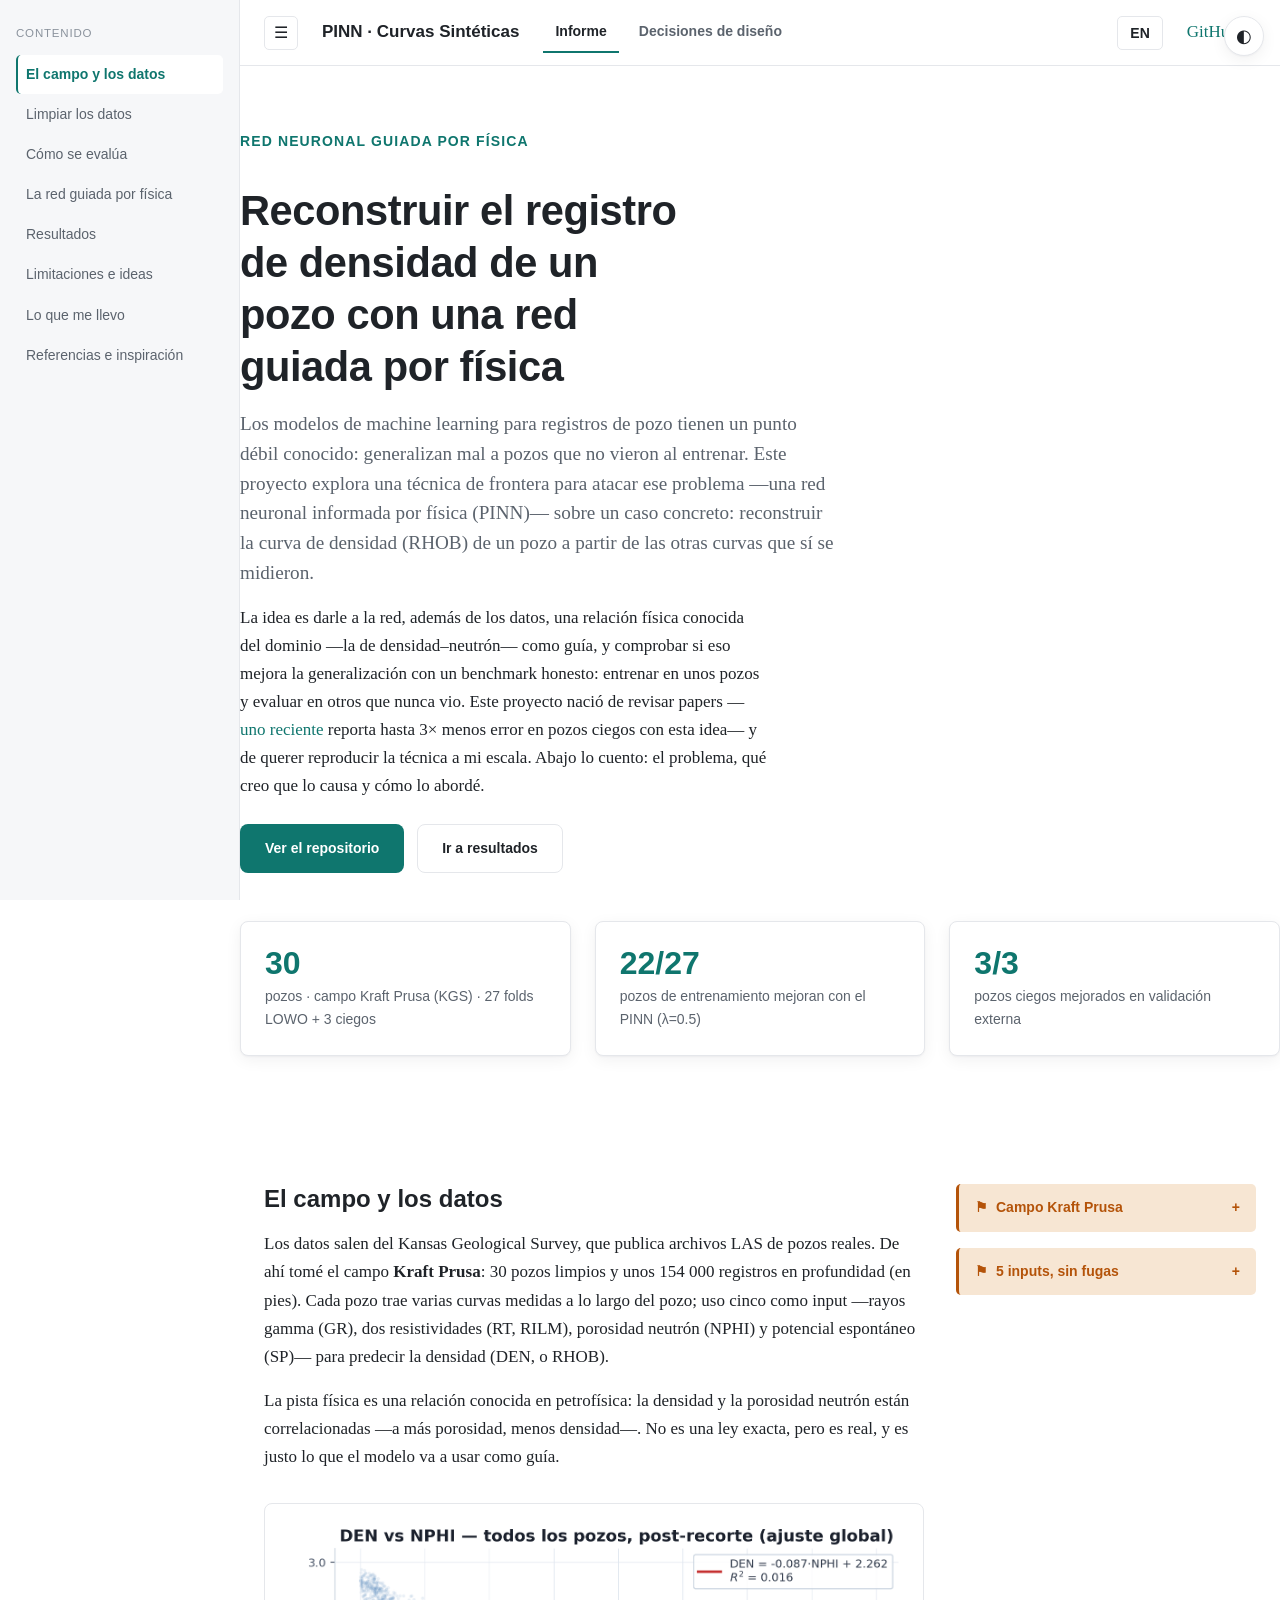
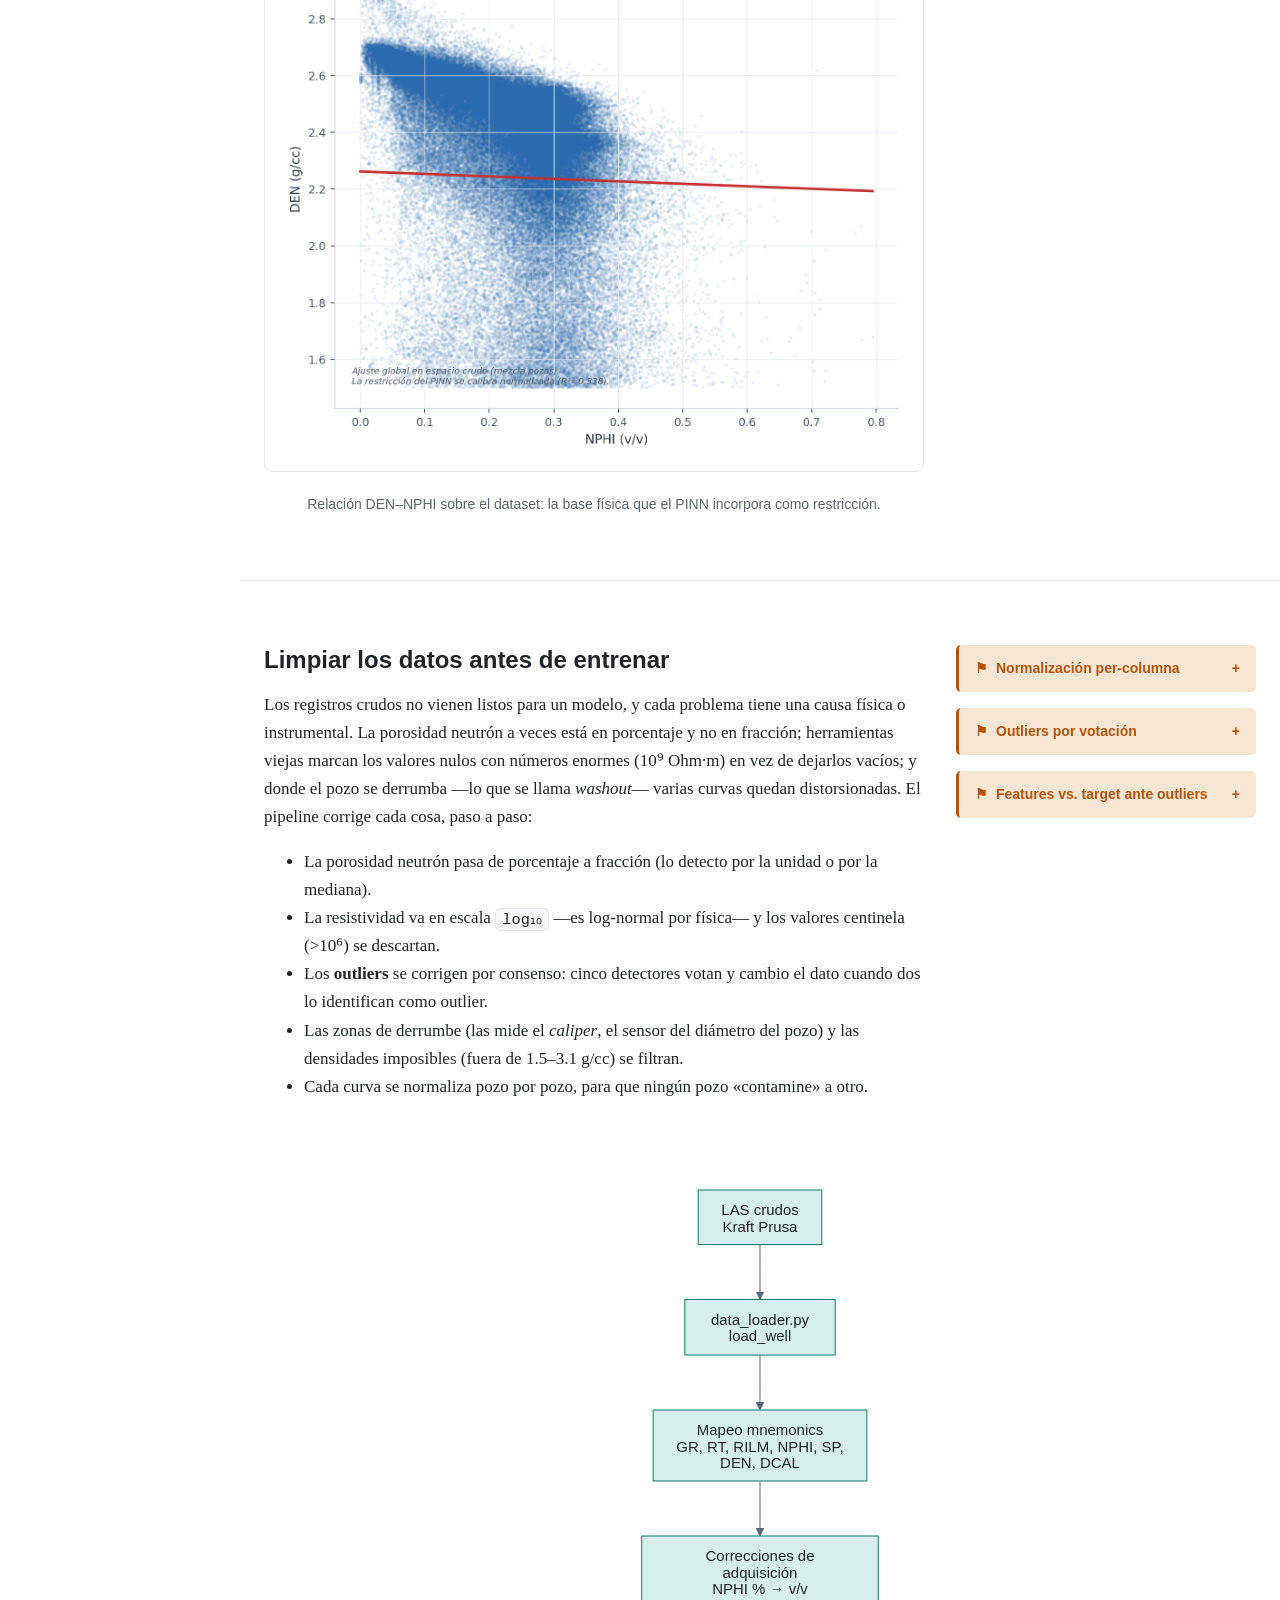
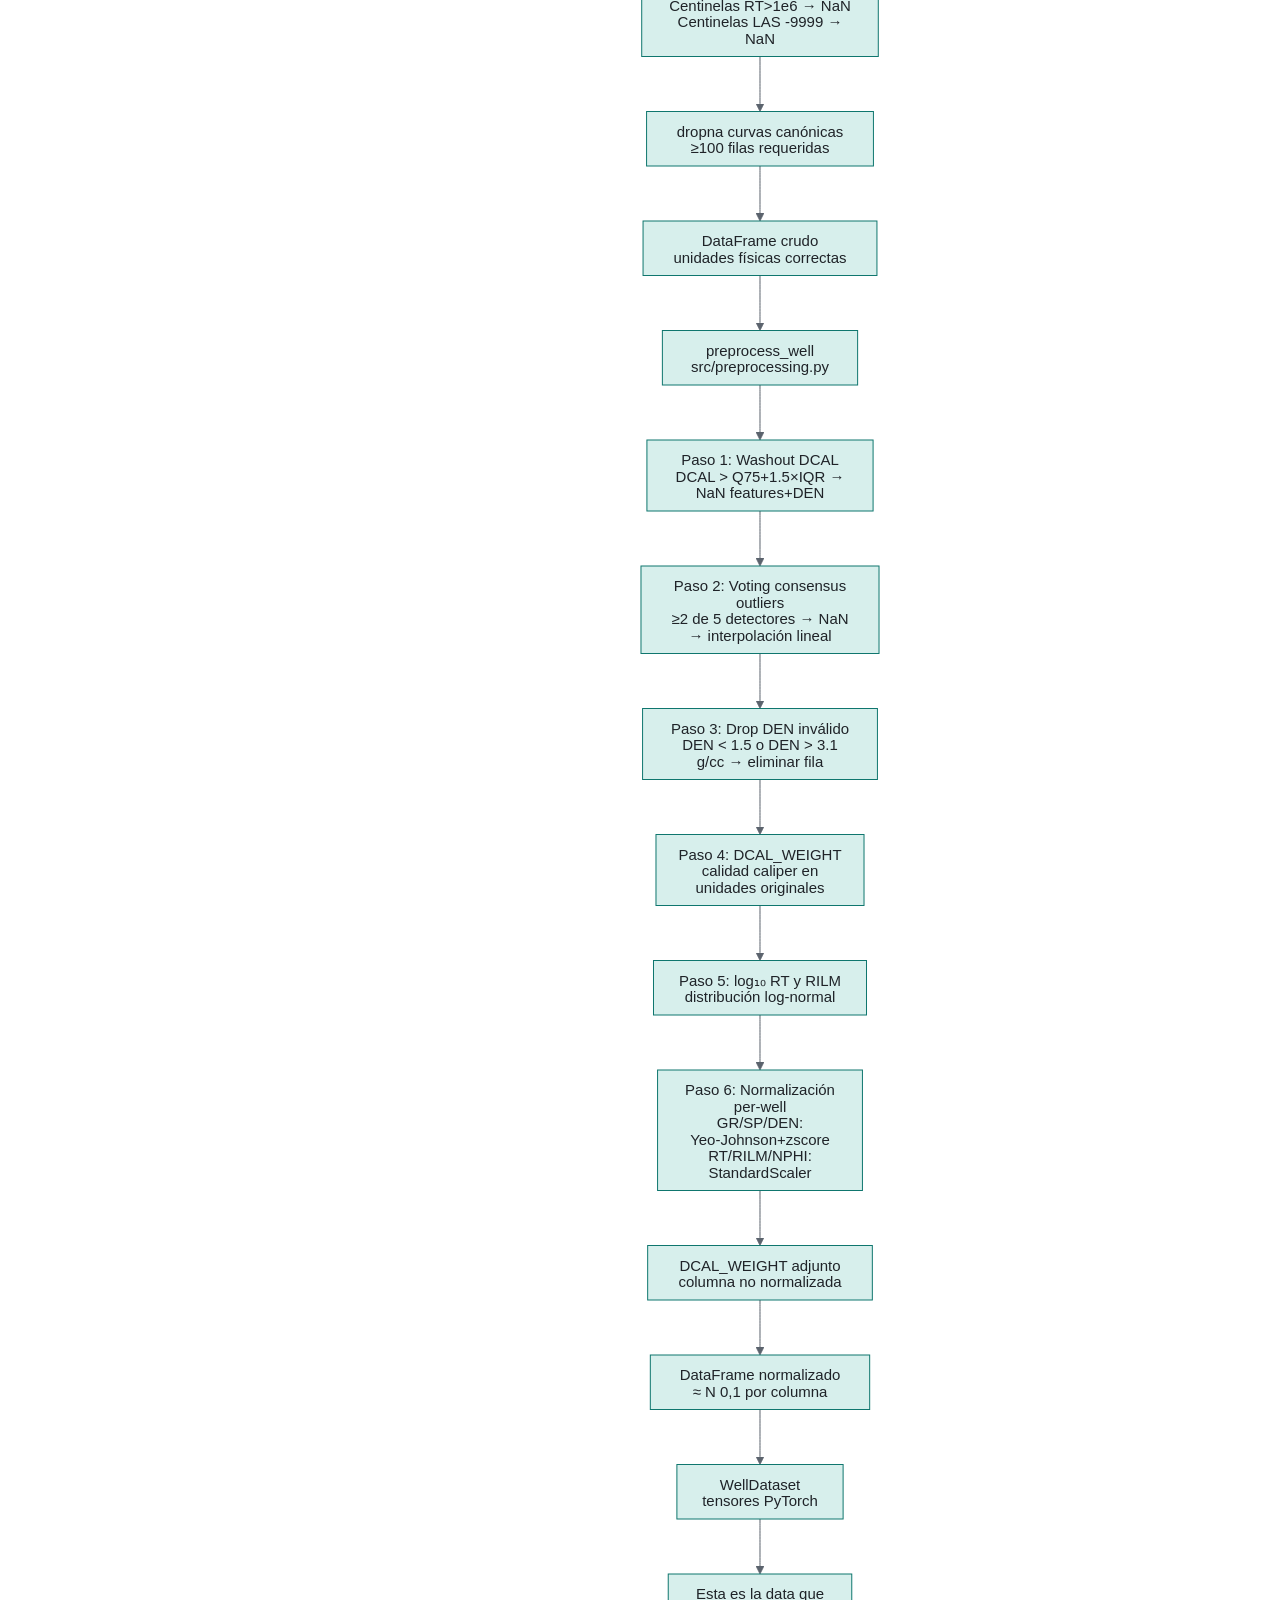
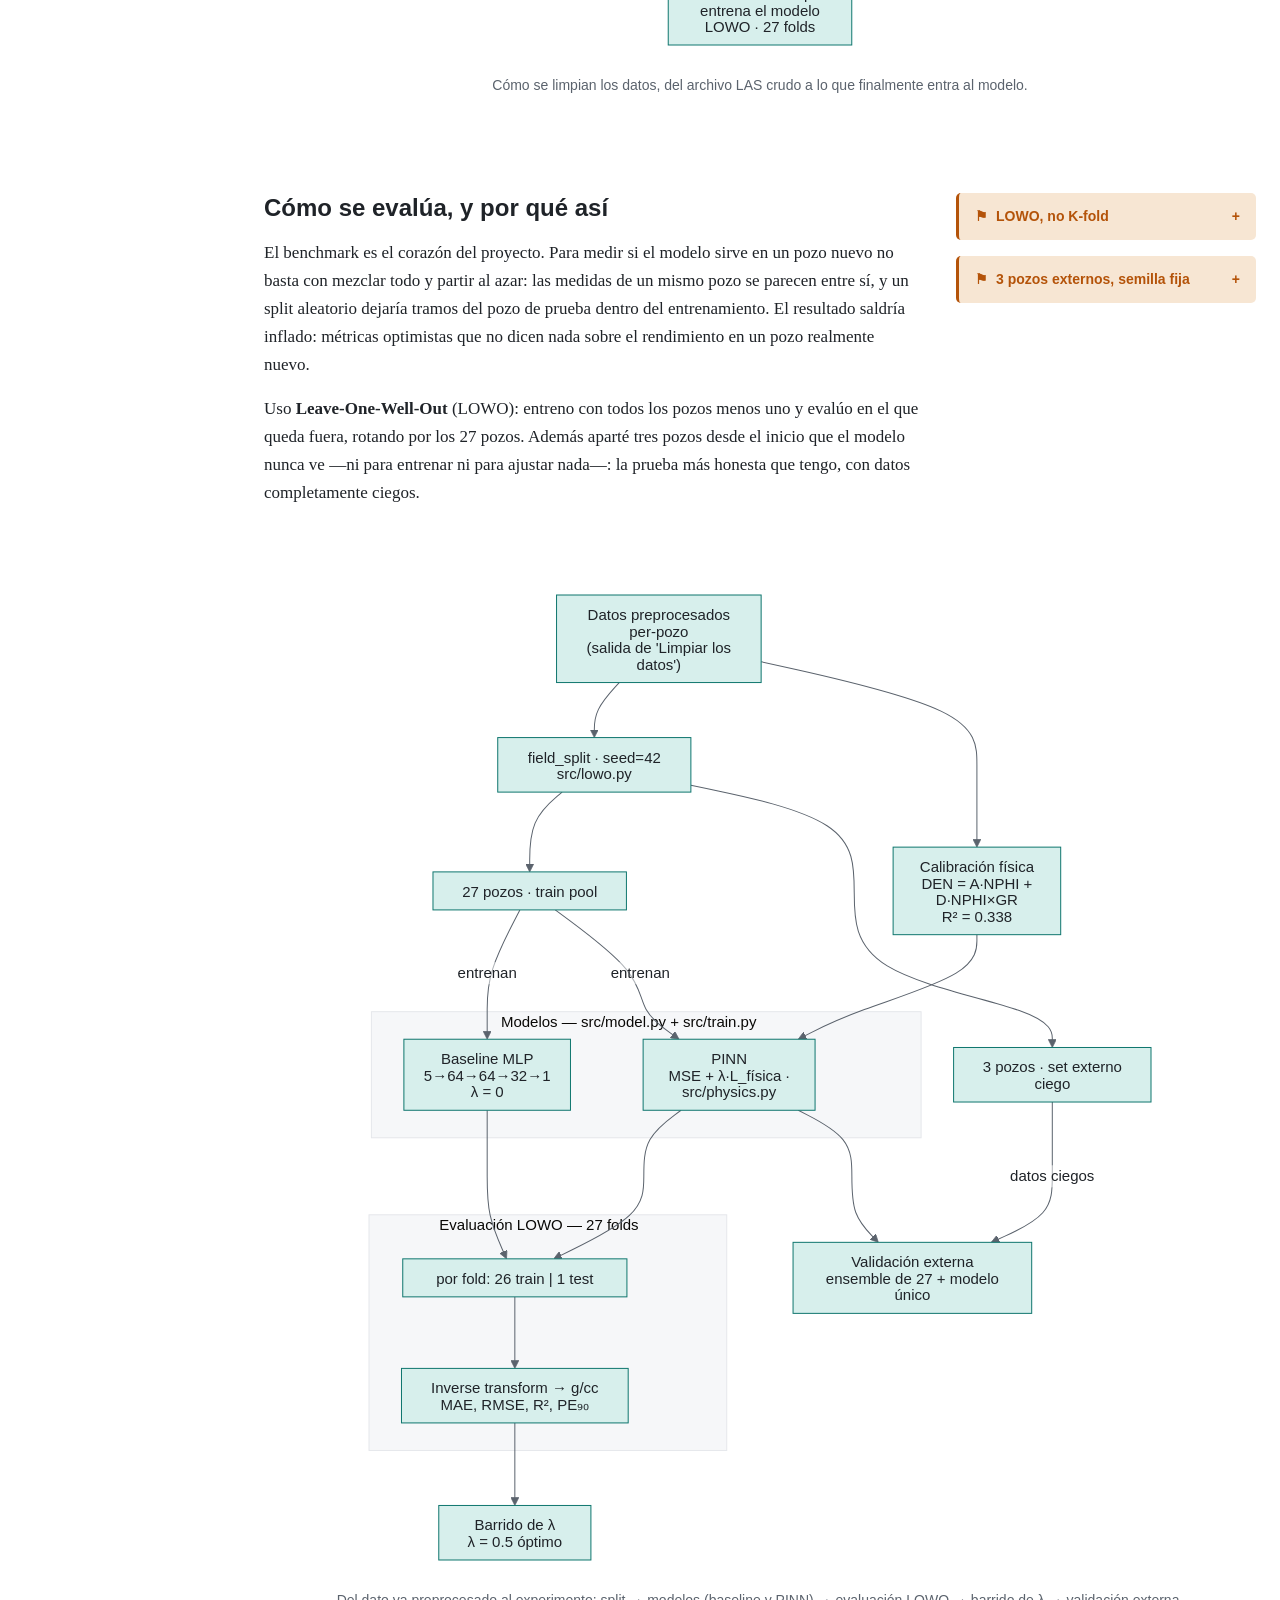
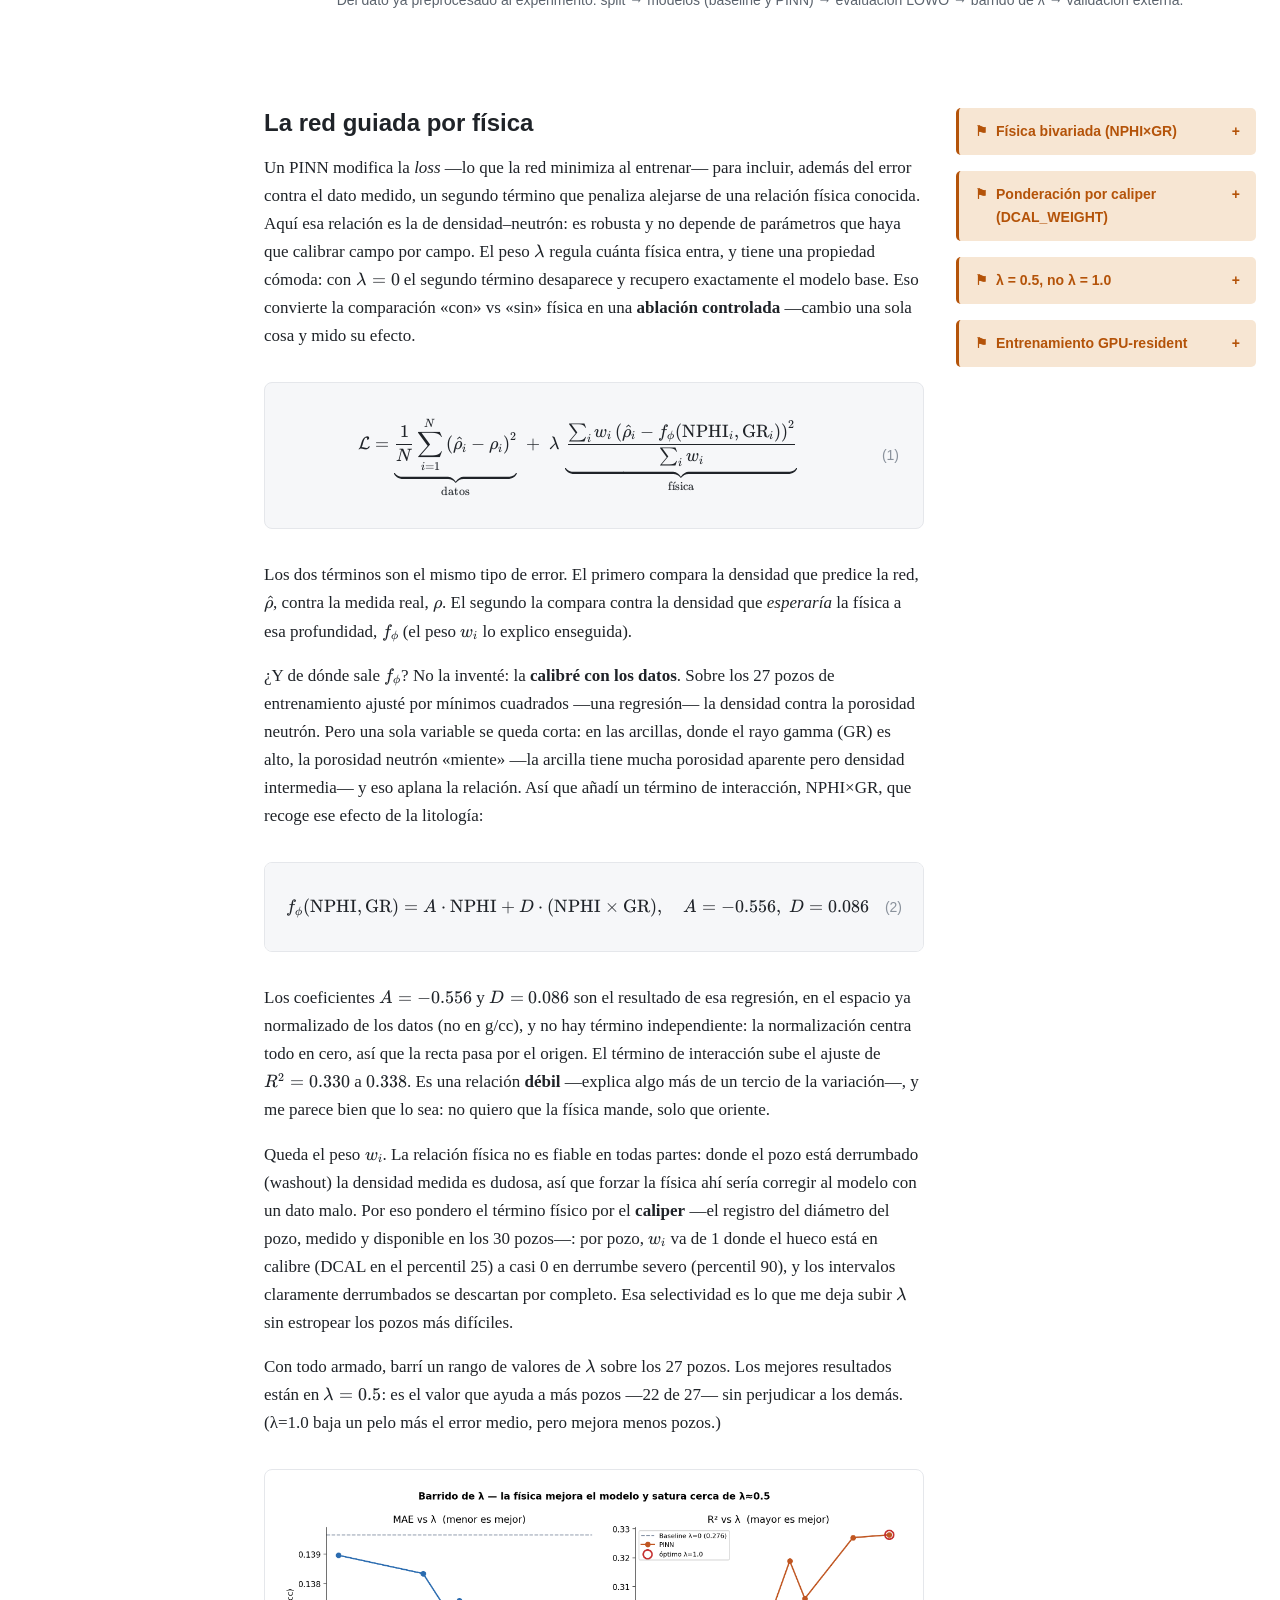
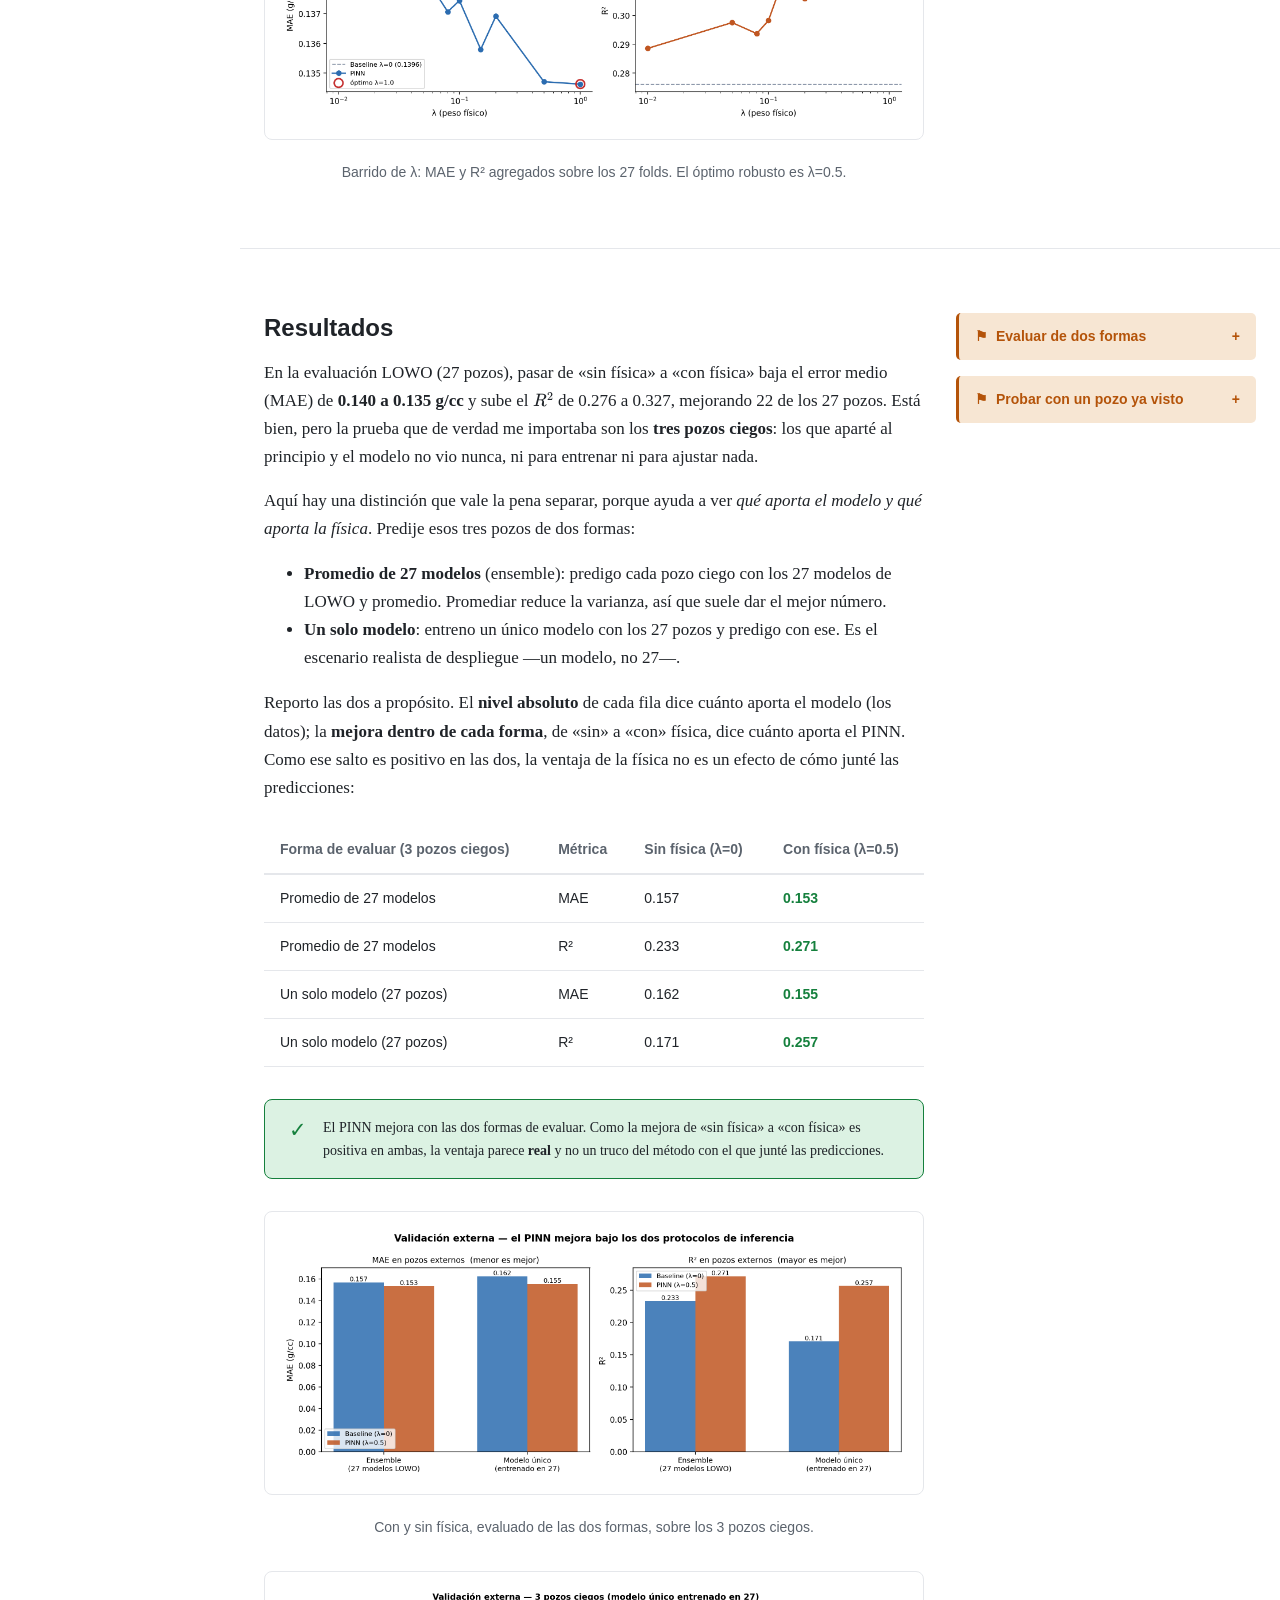
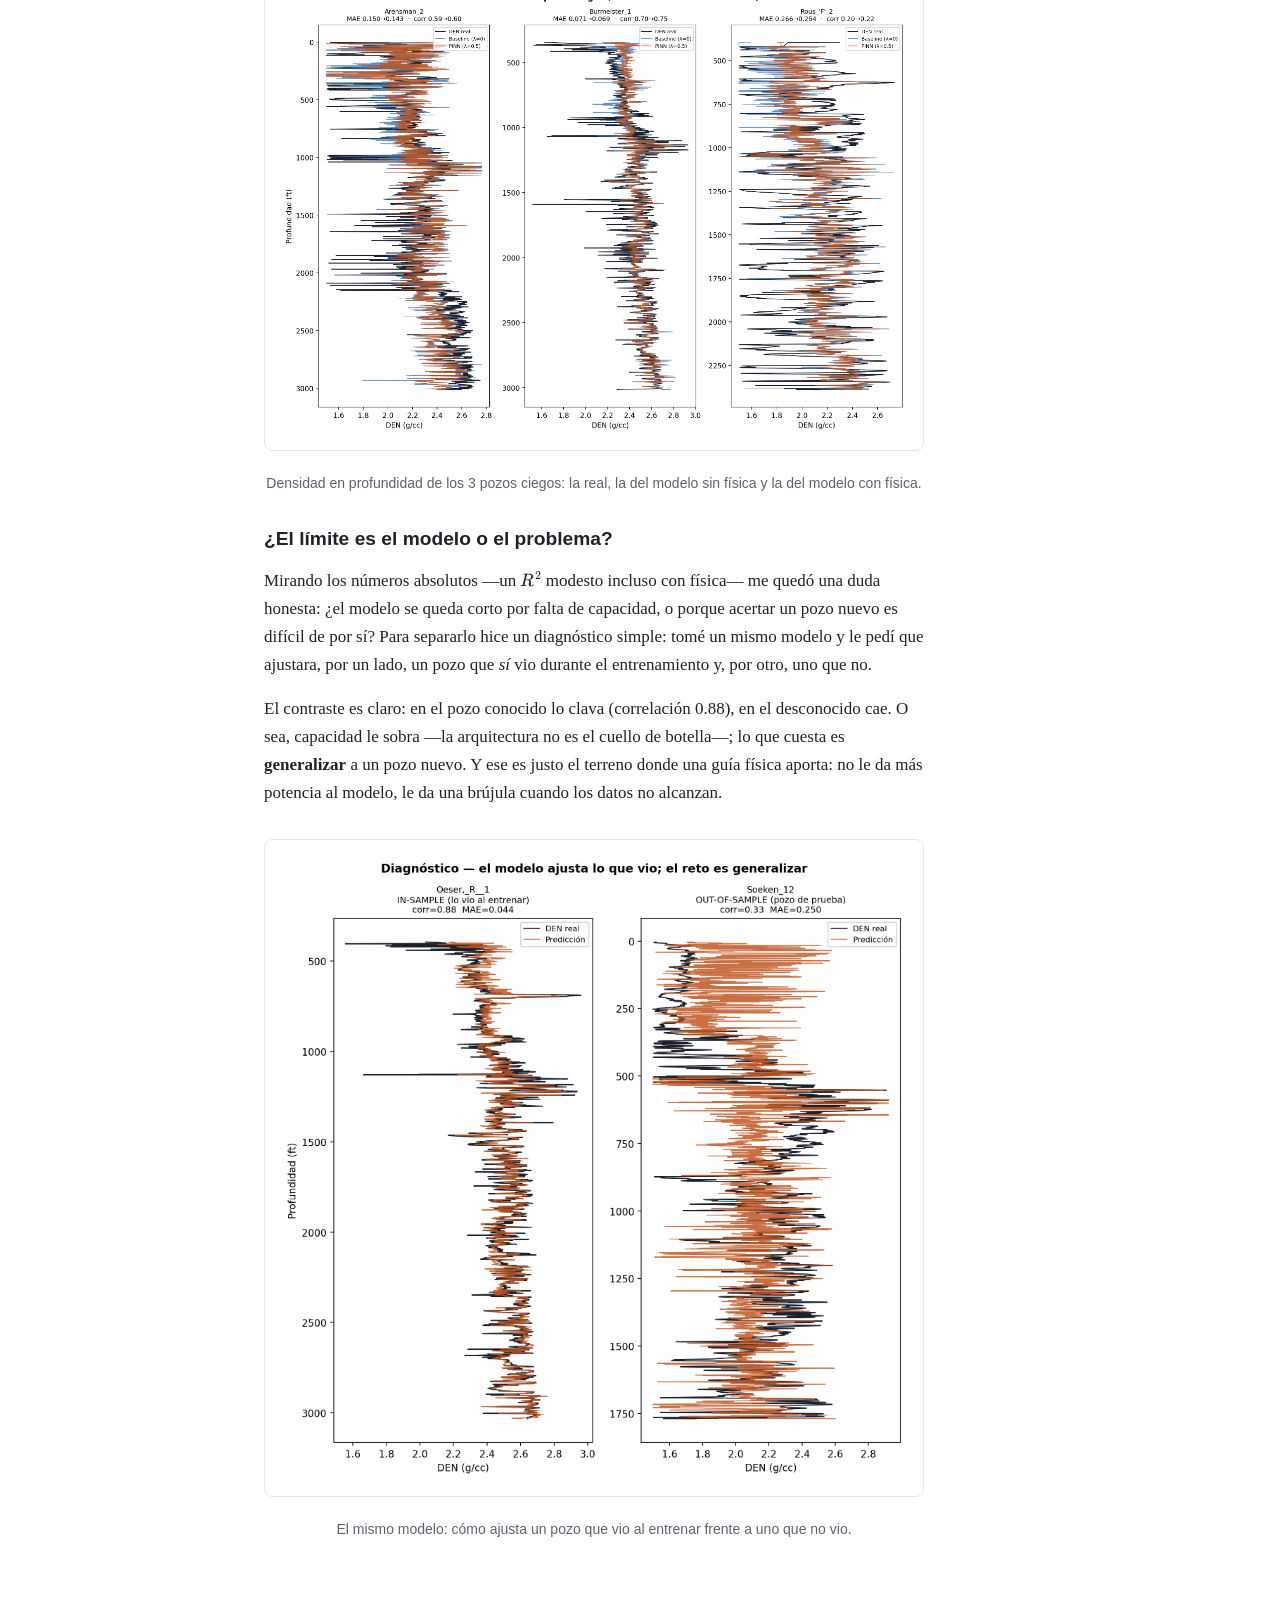
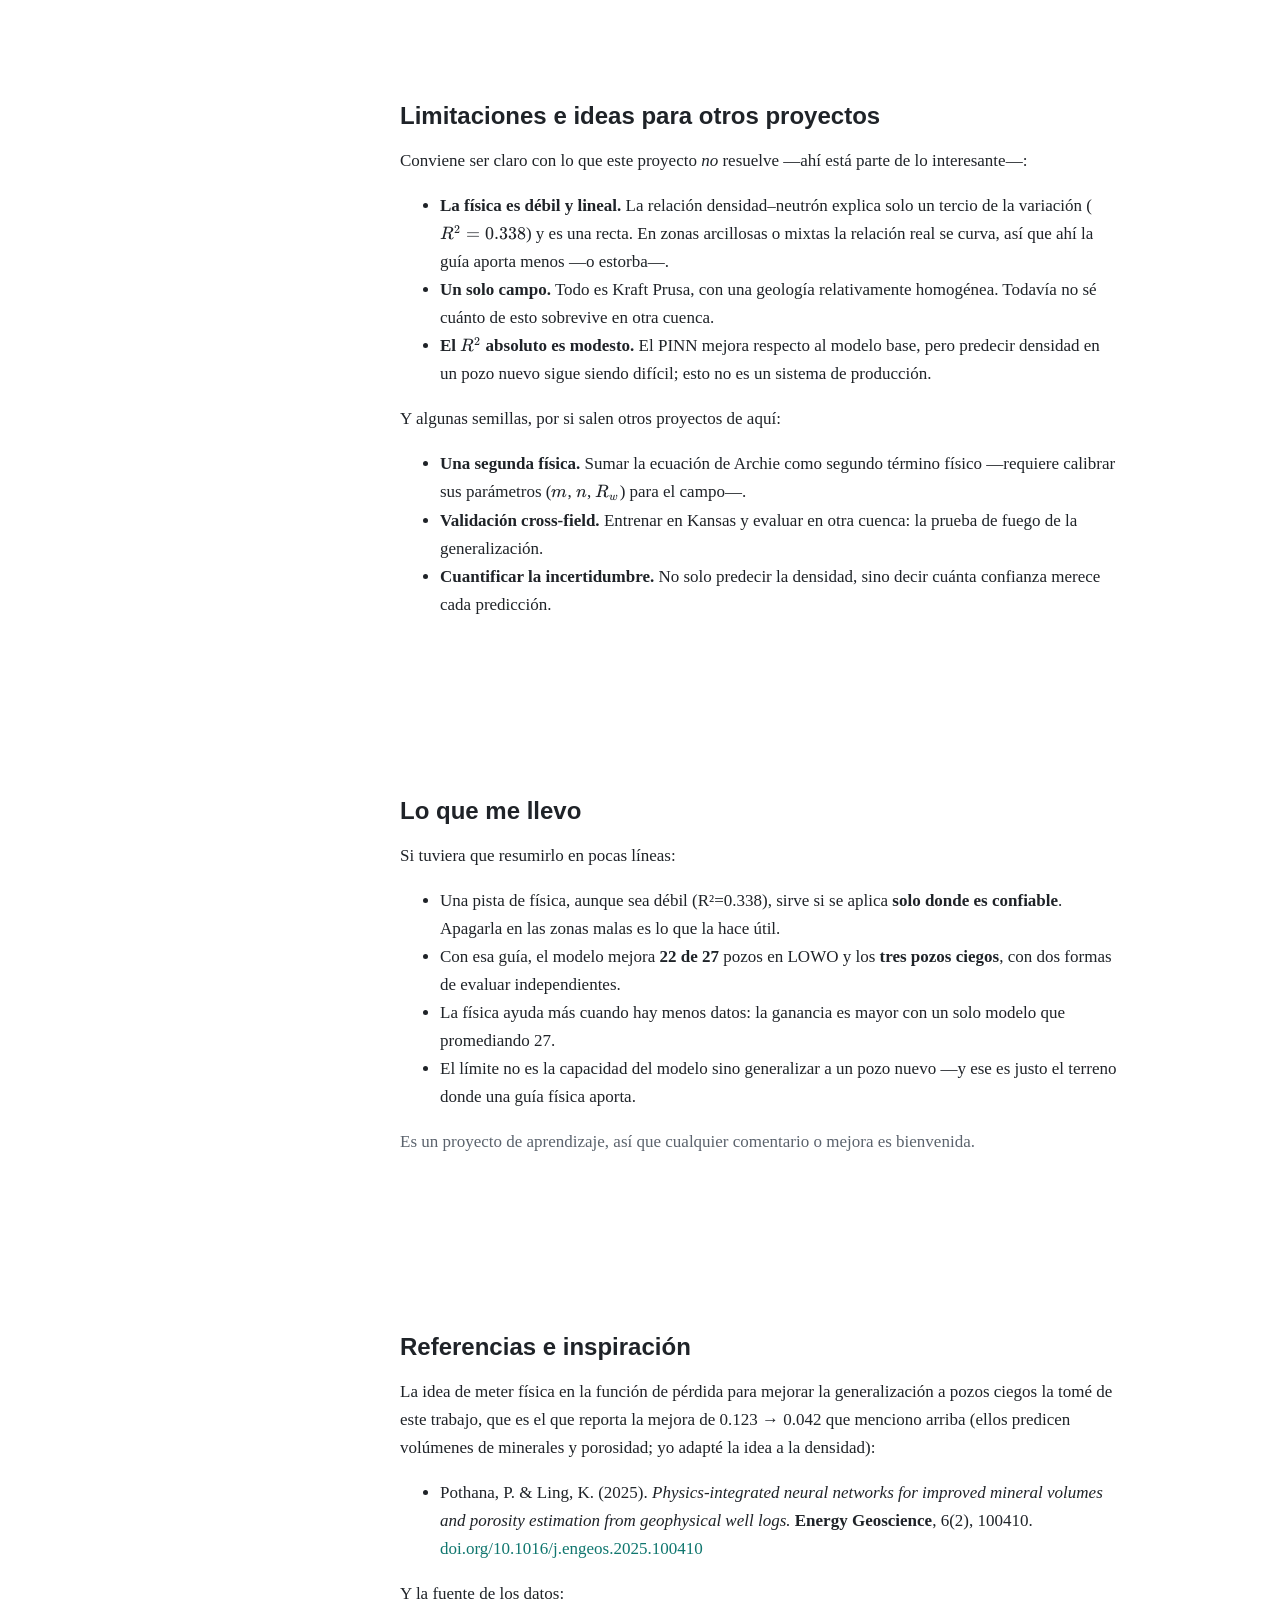
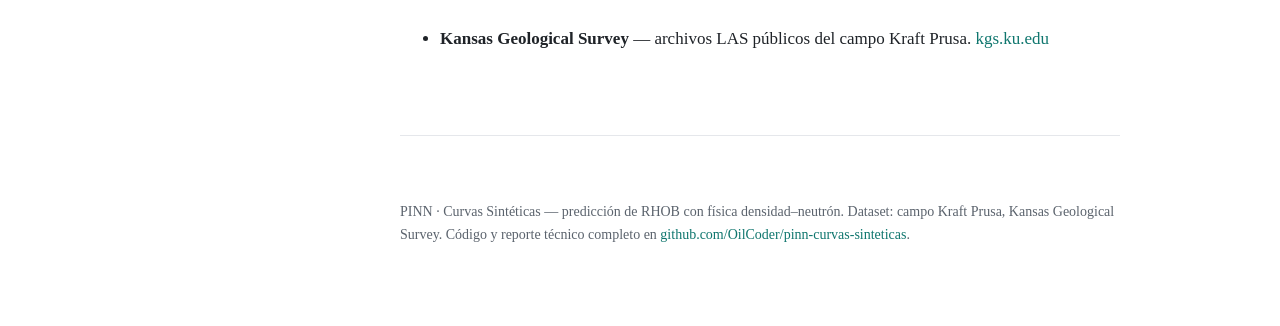
==== docs/index.html @ 8d7f7dc3 "site: publish bilingual (ES/EN) project site Adds the GitHub Pages site under docs/: a one-page Dist" ====
<!DOCTYPE html>
<html lang="es" data-theme="light">
<head>
  <meta charset="UTF-8">
  <meta name="viewport" content="width=device-width, initial-scale=1.0">
  <title>PINN · Curvas Sintéticas — Predicción de densidad con física de roca</title>
  <meta name="description" content="Cómo reconstruir el registro de densidad (RHOB) de un pozo a partir de otras curvas, usando una red neuronal guiada por la relación física densidad–neutrón. Datos públicos del campo Kraft Prusa (Kansas Geological Survey). Proyecto de aprendizaje explicado con calma.">
  <link rel="stylesheet" href="assets/katex/katex.min.css">
  <link rel="stylesheet" href="assets/css/theme.css">
</head>
<body>
  <button class="theme-toggle" id="themeToggle" aria-label="Cambiar tema">◐</button>

  <!-- ============================ SIDEBAR (índice) ============================ -->
  <aside class="sidebar" id="sidebar">
    <p class="sidebar-title">Contenido</p>
    <nav>
      <a href="#dataset">El campo y los datos</a>
      <a href="#datos">Limpiar los datos</a>
      <a href="#metodo">Cómo se evalúa</a>
      <a href="#pinn">La red guiada por física</a>
      <a href="#resultados">Resultados</a>
      <a href="#limitaciones">Limitaciones e ideas</a>
      <a href="#conclusiones">Lo que me llevo</a>
      <a href="#referencias">Referencias e inspiración</a>
    </nav>
  </aside>

  <div class="shell">
  <!-- ============================ NAV ============================ -->
  <header class="topnav">
    <div class="inner">
      <button class="nav-toggle" id="sidebarToggle" aria-label="Mostrar u ocultar índice">☰</button>
      <a class="brand" href="index.html">PINN · Curvas Sintéticas</a>
      <nav class="tabs">
        <a href="index.html" class="tab active">Informe</a>
        <a href="decisiones.html" class="tab">Decisiones de diseño</a>
      </nav>
      <div class="spacer"></div>
      <a class="lang-toggle" href="index.en.html">EN</a>
      <a href="https://github.com/OilCoder/pinn-curvas-sinteticas">GitHub ↗</a>
    </div>
  </header>

  <!-- ============================ HERO ============================ -->
  <section class="container-wide section" id="top">
    <p class="eyebrow">Red neuronal guiada por física</p>
    <h1 style="font-size:var(--fs-hero);max-width:20ch">Reconstruir el registro de densidad de un pozo con una red guiada por física</h1>
    <p class="lead" style="max-width:62ch">
      Los modelos de machine learning para registros de pozo tienen un punto débil conocido:
      generalizan mal a pozos que no vieron al entrenar. Este proyecto explora una técnica de
      frontera para atacar ese problema —una red neuronal informada por física (PINN)— sobre
      un caso concreto: reconstruir la curva de densidad (RHOB) de un pozo a partir de las
      otras curvas que sí se midieron.
    </p>
    <p style="max-width:62ch">
      La idea es darle a la red, además de los datos, una relación física conocida del dominio
      —la de densidad–neutrón— como guía, y comprobar si eso mejora la generalización con un
      benchmark honesto: entrenar en unos pozos y evaluar en otros que nunca vio. Este proyecto nació de
      revisar papers —<a href="#referencias">uno reciente</a> reporta hasta 3× menos error en
      pozos ciegos con esta idea— y de querer reproducir la técnica a mi escala. Abajo lo cuento: el problema, qué
      creo que lo causa y cómo lo abordé.
    </p>
    <p style="margin-top:var(--sp-6)">
      <a class="btn btn-primary" href="https://github.com/OilCoder/pinn-curvas-sinteticas">Ver el repositorio</a>
      &nbsp;
      <a class="btn btn-ghost" href="#resultados">Ir a resultados</a>
    </p>

    <div class="grid grid-3" style="margin-top:var(--sp-12)">
      <div class="card stat"><div class="value">30</div><div class="label">pozos · campo Kraft Prusa (KGS) · 27 folds LOWO + 3 ciegos</div></div>
      <div class="card stat"><div class="value">22/27</div><div class="label">pozos de entrenamiento mejoran con el PINN (λ=0.5)</div></div>
      <div class="card stat"><div class="value">3/3</div><div class="label">pozos ciegos mejorados en validación externa</div></div>
    </div>
  </section>

  <!-- ============================ §1 DATASET ============================ -->
  <section class="row" id="dataset">
    <div class="col-main">
      <h2>El campo y los datos</h2>
      <p>
        Los datos salen del Kansas Geological Survey, que publica archivos LAS de pozos
        reales. De ahí tomé el campo <b>Kraft Prusa</b>: 30 pozos limpios y unos
        154&nbsp;000 registros en profundidad (en pies). Cada pozo trae varias curvas
        medidas a lo largo del pozo; uso cinco como input —rayos gamma (GR), dos
        resistividades (RT, RILM), porosidad neutrón (NPHI) y potencial espontáneo (SP)—
        para predecir la densidad (DEN, o RHOB).
      </p>
      <p>
        La pista física es una relación conocida en petrofísica: la densidad y la porosidad
        neutrón están correlacionadas —a más porosidad, menos densidad—. No es una ley
        exacta, pero es real, y es justo lo que el modelo va a usar como guía.
      </p>
      <figure>
        <img src="assets/figures/den_nphi_crossplot.png" alt="Crossplot densidad vs porosidad neutrón">
        <figcaption>Relación DEN–NPHI sobre el dataset: la base física que el PINN incorpora como restricción.</figcaption>
      </figure>
    </div>
    <aside class="col-margin">
      <details class="decision">
        <summary>Campo Kraft Prusa</summary>
        <div class="body">
          <p><b>Elección:</b> Kraft Prusa entre 4 campos candidatos del KGS.</p>
          <p><b>Por qué:</b> mejor balance — 30 pozos válidos con cobertura simultánea de las 6 curvas canónicas y homogeneidad geológica (formación Arbuckle).</p>
          <p><b>Alternativa:</b> Arroyo, Cooper, Thrall Aagard — menos pozos o peor cobertura de curvas.</p>
          <p class="meta">Fase 0 · 2026-05-28</p>
        </div>
      </details>
      <details class="decision">
        <summary>5 inputs, sin fugas</summary>
        <div class="body">
          <p><b>Elección:</b> GR, RT, RILM, NPHI, SP como inputs; arquitectura 5→64→64→32→1.</p>
          <p><b>Por qué:</b> RILM y SP están disponibles en todos los pozos; DPOR y RHOC se derivan de RHOB (fuga de información) y DT solo cubre ~40%.</p>
          <p><b>Alternativa:</b> 3 inputs — descartada al confirmar cobertura de RILM/SP en el EDA.</p>
          <p class="meta">Fase 0 · 2026-05-28</p>
        </div>
      </details>
    </aside>
  </section>

  <!-- ============================ §2 PREPROCESAMIENTO ============================ -->
  <section class="row" id="datos">
    <div class="col-main">
      <h2>Limpiar los datos antes de entrenar</h2>
      <p>
        Los registros crudos no vienen listos para un modelo, y cada problema tiene una
        causa física o instrumental. La porosidad neutrón a veces está en porcentaje y no
        en fracción; herramientas viejas marcan los valores nulos con números enormes
        (10⁹&nbsp;Ohm·m) en vez de dejarlos vacíos; y donde el pozo se derrumba —lo que se
        llama <i>washout</i>— varias curvas quedan distorsionadas. El pipeline corrige cada
        cosa, paso a paso:
      </p>
      <ul>
        <li>La porosidad neutrón pasa de porcentaje a fracción (lo detecto por la unidad o por la mediana).</li>
        <li>La resistividad va en escala <code>log₁₀</code> —es log-normal por física— y los valores centinela (&gt;10⁶) se descartan.</li>
        <li>Los <b>outliers</b> se corrigen por consenso: cinco detectores votan y cambio el dato cuando dos lo identifican como outlier.</li>
        <li>Las zonas de derrumbe (las mide el <i>caliper</i>, el sensor del diámetro del pozo) y las densidades imposibles (fuera de 1.5–3.1&nbsp;g/cc) se filtran.</li>
        <li>Cada curva se normaliza pozo por pozo, para que ningún pozo «contamine» a otro.</li>
      </ul>
    </div>
    <aside class="col-margin">
      <details class="decision">
        <summary>Normalización per-columna</summary>
        <div class="body">
          <p><b>Elección:</b> Yeo-Johnson para curvas sesgadas (GR, SP, DEN) y z-score para las simétricas (RT, RILM, NPHI).</p>
          <p><b>Por qué:</b> aplicar el mismo tratamiento a distribuciones distintas no tiene sentido; elegir el normalizador por sesgo empírico mejoró el ajuste físico (R² 0.125 → 0.329).</p>
          <p><b>Alternativa:</b> min-max uniforme (MAE peor, 0.183) y Yeo-Johnson a todo (subóptimo en curvas ya simétricas).</p>
          <p class="meta">Fase 1 · 2026-06-02</p>
        </div>
      </details>
      <details class="decision">
        <summary>Outliers por votación</summary>
        <div class="body">
          <p><b>Elección:</b> 5 detectores (MAD, IQR, Z-score, percentil, Isolation Forest); outlier si ≥2 coinciden → interpolación lineal.</p>
          <p><b>Por qué:</b> el clip fijo eliminaba el 100% de filas en pozos con anomalías sistemáticas.</p>
          <p><b>Alternativa:</b> clip a rango físico fijo — destruía pozos enteros (p.ej. SP en escala absoluta).</p>
          <p class="meta">Fase 1 · 2026-05-31</p>
        </div>
      </details>
      <details class="decision">
        <summary>Features vs. target ante outliers</summary>
        <div class="body">
          <p><b>Elección:</b> features se clipean (preserva la fila); el target DEN fuera de [1.5, 3.1] g/cc se elimina por fila.</p>
          <p><b>Por qué:</b> no se puede entrenar contra un DEN falso (washout = 1.0, error = 4.0), pero un feature ruidoso sí es recuperable.</p>
          <p class="meta">Fase 1 · 2026-05-29</p>
        </div>
      </details>
    </aside>
  </section>

  <section class="container-wide" style="padding-top:0">
    <figure class="diagram">
      <img class="diagram-light" src="assets/diagrams/preproc_light.svg" alt="Pipeline de preprocesamiento">
      <img class="diagram-dark" src="assets/diagrams/preproc_dark.svg" alt="Pipeline de preprocesamiento">
      <figcaption>Cómo se limpian los datos, del archivo LAS crudo a lo que finalmente entra al modelo.</figcaption>
    </figure>
  </section>

  <!-- ============================ §3 METODOLOGÍA ============================ -->
  <section class="row" id="metodo">
    <div class="col-main">
      <h2>Cómo se evalúa, y por qué así</h2>
      <p>
        El benchmark es el corazón del proyecto. Para medir si el modelo sirve en un pozo
        nuevo no basta con mezclar todo y partir al azar: las medidas de un mismo pozo se
        parecen entre sí, y un split aleatorio dejaría tramos del pozo de prueba dentro del
        entrenamiento. El resultado saldría inflado: métricas optimistas que no dicen nada
        sobre el rendimiento en un pozo realmente nuevo.
      </p>
      <p>
        Uso <b>Leave-One-Well-Out</b> (LOWO): entreno con todos los pozos menos uno y evalúo
        en el que queda fuera, rotando por los 27 pozos. Además aparté tres pozos desde el
        inicio que el modelo nunca ve —ni para entrenar ni para ajustar nada—: la prueba más
        honesta que tengo, con datos completamente ciegos.
      </p>
    </div>
    <aside class="col-margin">
      <details class="decision">
        <summary>LOWO, no K-fold</summary>
        <div class="body">
          <p><b>Elección:</b> Leave-One-Well-Out (27 folds).</p>
          <p><b>Por qué:</b> respeta la estructura geológica y evita data leakage entre pozos; cada pozo se evalúa una sola vez, nunca visto en su propio entrenamiento.</p>
          <p><b>Alternativa:</b> K-fold aleatorio sobre filas — fuga de información dentro del mismo pozo.</p>
          <p class="meta">Fase 2 · 2026-05-29</p>
        </div>
      </details>
      <details class="decision">
        <summary>3 pozos externos, semilla fija</summary>
        <div class="body">
          <p><b>Elección:</b> apartar 3 pozos (Arensman_2, Burmeister_1, Rous_'F'_2) con <code>seed=42</code> antes de todo entrenamiento.</p>
          <p><b>Por qué:</b> un set verdaderamente ciego mide generalización sin contaminación; 3/30 deja 27 para LOWO.</p>
          <p class="meta">Fase 0 · 2026-05-28</p>
        </div>
      </details>
    </aside>
  </section>

  <section class="container-wide" style="padding-top:0">
    <figure class="diagram">
      <img class="diagram-light" src="assets/diagrams/methodology_light.svg" alt="Pipeline completo de metodología">
      <img class="diagram-dark" src="assets/diagrams/methodology_dark.svg" alt="Pipeline completo de metodología">
      <figcaption>Del dato ya preprocesado al experimento: split → modelos (baseline y PINN) → evaluación LOWO → barrido de λ → validación externa.</figcaption>
    </figure>
  </section>

  <!-- ============================ §4 PINN ============================ -->
  <section class="row" id="pinn">
    <div class="col-main">
      <h2>La red guiada por física</h2>
      <p>
        Un PINN modifica la <i>loss</i> —lo que la red minimiza al entrenar— para incluir,
        además del error contra el dato medido, un segundo término que penaliza alejarse de
        una relación física conocida. Aquí esa relación es la de densidad–neutrón: es robusta
        y no depende de parámetros que haya que calibrar campo por campo. El peso $\lambda$
        regula cuánta física entra, y tiene una propiedad cómoda: con $\lambda=0$ el segundo
        término desaparece y recupero exactamente el modelo base. Eso convierte la comparación
        «con» vs «sin» física en una <b>ablación controlada</b> —cambio una sola cosa y mido
        su efecto.
      </p>
      <div class="equation">
        <div class="eq-body">$$\mathcal{L} = \underbrace{\frac{1}{N}\sum_{i=1}^{N}\left(\hat{\rho}_i - \rho_i\right)^2}_{\text{datos}} \;+\; \lambda\,\underbrace{\frac{\sum_i w_i\left(\hat{\rho}_i - f_\phi(\text{NPHI}_i,\text{GR}_i)\right)^2}{\sum_i w_i}}_{\text{física}}$$</div>
        <span class="eq-number">(1)</span>
      </div>
      <p>
        Los dos términos son el mismo tipo de error. El primero compara la densidad que
        predice la red, $\hat{\rho}$, contra la medida real, $\rho$. El segundo la compara
        contra la densidad que <i>esperaría</i> la física a esa profundidad, $f_\phi$ (el
        peso $w_i$ lo explico enseguida).
      </p>
      <p>
        ¿Y de dónde sale $f_\phi$? No la inventé: la <b>calibré con los datos</b>. Sobre los
        27 pozos de entrenamiento ajusté por mínimos cuadrados —una regresión— la densidad
        contra la porosidad neutrón. Pero una sola variable se queda corta: en las arcillas,
        donde el rayo gamma (GR) es alto, la porosidad neutrón «miente» —la arcilla tiene
        mucha porosidad aparente pero densidad intermedia— y eso aplana la relación. Así que
        añadí un término de interacción, NPHI×GR, que recoge ese efecto de la litología:
      </p>
      <div class="equation">
        <div class="eq-body">$$f_\phi(\text{NPHI},\text{GR}) = A\cdot\text{NPHI} + D\cdot(\text{NPHI}\times\text{GR}), \quad A=-0.556,\; D=0.086$$</div>
        <span class="eq-number">(2)</span>
      </div>
      <p>
        Los coeficientes $A=-0.556$ y $D=0.086$ son el resultado de esa regresión, en el
        espacio ya normalizado de los datos (no en g/cc), y no hay término independiente: la
        normalización centra todo en cero, así que la recta pasa por el origen. El término de
        interacción sube el ajuste de $R^2=0.330$ a $0.338$. Es una relación <b>débil</b>
        —explica algo más de un tercio de la variación—, y me parece bien que lo sea: no
        quiero que la física mande, solo que oriente.
      </p>
      <p>
        Queda el peso $w_i$. La relación física no es fiable en todas partes: donde el pozo
        está derrumbado (washout) la densidad medida es dudosa, así que forzar la física ahí
        sería corregir al modelo con un dato malo. Por eso pondero el término físico por el
        <b>caliper</b> —el registro del diámetro del pozo, medido y disponible en los 30
        pozos—: por pozo, $w_i$ va de 1 donde el hueco está en calibre (DCAL en el percentil
        25) a casi 0 en derrumbe severo (percentil 90), y los intervalos claramente
        derrumbados se descartan por completo. Esa selectividad es lo que me deja subir
        $\lambda$ sin estropear los pozos más difíciles.
      </p>
      <p>
        Con todo armado, barrí un rango de valores de $\lambda$ sobre los 27 pozos. Los
        mejores resultados están en <b>$\lambda=0.5$</b>: es el valor que ayuda a más pozos
        —22 de 27— sin perjudicar a los demás. (λ=1.0 baja un pelo más el error medio, pero
        mejora menos pozos.)
      </p>
      <figure>
        <img src="assets/figures/lambda_vs_error.png" alt="Error vs lambda en el barrido">
        <figcaption>Barrido de λ: MAE y R² agregados sobre los 27 folds. El óptimo robusto es λ=0.5.</figcaption>
      </figure>
    </div>
    <aside class="col-margin">
      <details class="decision">
        <summary>Física bivariada (NPHI×GR)</summary>
        <div class="body">
          <p><b>Elección:</b> DEN = A·NPHI + D·(NPHI×GR), no solo NPHI.</p>
          <p><b>Por qué:</b> en lutitas (GR alto) la arcilla tiene alta porosidad aparente pero densidad intermedia, atenuando la correlación; el término de interacción lo modela y sube R² de 0.330 a 0.338.</p>
          <p><b>Alternativa:</b> univariada DEN = A·NPHI — ignora la arcillosidad.</p>
          <p class="meta">Fase 3 · 2026-06-03</p>
        </div>
      </details>
      <details class="decision">
        <summary>Ponderación por caliper (DCAL_WEIGHT)</summary>
        <div class="body">
          <p><b>Elección:</b> ponderar la pérdida física por la calidad del caliper; en washout el peso tiende a 0.</p>
          <p><b>Por qué:</b> la relación física es poco fiable donde el pozo está derrumbado; apagarla ahí permite usar λ alto sin dañar los pozos difíciles, dando una mejora monótona hasta ≈0.5.</p>
          <p><b>Alternativa:</b> física uniforme — degradaba los pozos con washout y forzaba λ bajo.</p>
          <p class="meta">Fase 3 · 2026-06-03</p>
        </div>
      </details>
      <details class="decision">
        <summary>λ = 0.5, no λ = 1.0</summary>
        <div class="body">
          <p><b>Elección:</b> λ=0.5 como valor operativo.</p>
          <p><b>Por qué:</b> λ=1.0 tiene MAE media marginalmente menor pero solo mejora 16 de 27 pozos; λ=0.5 captura casi toda la ganancia y mejora 22 de 27.</p>
          <p><b>Alternativa:</b> elegir por MAE media (λ=1.0) — premia mejoras a pocos pozos y daña a otros.</p>
          <p class="meta">Fase 3 · 2026-06-03</p>
        </div>
      </details>
      <details class="decision">
        <summary>Entrenamiento GPU-resident</summary>
        <div class="body">
          <p><b>Elección:</b> mover el dataset del fold a VRAM una vez e indexar batches en GPU.</p>
          <p><b>Por qué:</b> el MLP es minúsculo (~6.5k params); la GPU estaba al 47%, hambrienta por el overhead por-batch, no por cómputo. GPU-resident + 3 jobs concurrentes = 4.85× (sweep de ~10h → 100 min).</p>
          <p><b>Alternativa:</b> cachear el preprocesamiento — era solo el 7% del tiempo (medido antes de optimizar).</p>
          <p class="meta">Fase 3 · 2026-06-03</p>
        </div>
      </details>
    </aside>
  </section>

  <!-- ============================ §5 RESULTADOS ============================ -->
  <section class="row" id="resultados">
    <div class="col-main">
      <h2>Resultados</h2>
      <p>
        En la evaluación LOWO (27 pozos), pasar de «sin física» a «con física» baja el error
        medio (MAE) de <b>0.140 a 0.135&nbsp;g/cc</b> y sube el $R^2$ de 0.276 a 0.327,
        mejorando 22 de los 27 pozos. Está bien, pero la prueba que de verdad me importaba
        son los <b>tres pozos ciegos</b>: los que aparté al principio y el modelo no vio
        nunca, ni para entrenar ni para ajustar nada.
      </p>
      <p>
        Aquí hay una distinción que vale la pena separar, porque ayuda a ver <i>qué aporta el
        modelo y qué aporta la física</i>. Predije esos tres pozos de dos formas:
      </p>
      <ul>
        <li><b>Promedio de 27 modelos</b> (ensemble): predigo cada pozo ciego con los 27
          modelos de LOWO y promedio. Promediar reduce la varianza, así que suele dar el
          mejor número.</li>
        <li><b>Un solo modelo</b>: entreno un único modelo con los 27 pozos y predigo con
          ese. Es el escenario realista de despliegue —un modelo, no 27—.</li>
      </ul>
      <p>
        Reporto las dos a propósito. El <b>nivel absoluto</b> de cada fila dice cuánto aporta
        el modelo (los datos); la <b>mejora dentro de cada forma</b>, de «sin» a «con» física,
        dice cuánto aporta el PINN. Como ese salto es positivo en las dos, la ventaja de la
        física no es un efecto de cómo junté las predicciones:
      </p>
      <table>
        <thead>
          <tr><th>Forma de evaluar (3 pozos ciegos)</th><th>Métrica</th><th>Sin física (λ=0)</th><th>Con física (λ=0.5)</th></tr>
        </thead>
        <tbody>
          <tr><td>Promedio de 27 modelos</td><td>MAE</td><td>0.157</td><td class="good">0.153</td></tr>
          <tr><td>Promedio de 27 modelos</td><td>R²</td><td>0.233</td><td class="good">0.271</td></tr>
          <tr><td>Un solo modelo (27 pozos)</td><td>MAE</td><td>0.162</td><td class="good">0.155</td></tr>
          <tr><td>Un solo modelo (27 pozos)</td><td>R²</td><td>0.171</td><td class="good">0.257</td></tr>
        </tbody>
      </table>
      <div class="takeaway">
        <span class="icon">✓</span>
        <span class="body">El PINN mejora con las dos formas de evaluar. Como la mejora de
          «sin física» a «con física» es positiva en ambas, la ventaja parece <b>real</b>
          y no un truco del método con el que junté las predicciones.</span>
      </div>
      <figure>
        <img src="assets/figures/external_comparison.png" alt="Comparación de protocolos en pozos ciegos">
        <figcaption>Con y sin física, evaluado de las dos formas, sobre los 3 pozos ciegos.</figcaption>
      </figure>
      <figure>
        <img src="assets/figures/external_profiles_single.png" alt="Perfiles de profundidad de los pozos ciegos">
        <figcaption>Densidad en profundidad de los 3 pozos ciegos: la real, la del modelo sin física y la del modelo con física.</figcaption>
      </figure>
      <h3>¿El límite es el modelo o el problema?</h3>
      <p>
        Mirando los números absolutos —un $R^2$ modesto incluso con física— me quedó una duda
        honesta: ¿el modelo se queda corto por falta de capacidad, o porque acertar un pozo
        nuevo es difícil de por sí? Para separarlo hice un diagnóstico simple: tomé un mismo
        modelo y le pedí que ajustara, por un lado, un pozo que <i>sí</i> vio durante el
        entrenamiento y, por otro, uno que no.
      </p>
      <p>
        El contraste es claro: en el pozo conocido lo clava (correlación 0.88), en el
        desconocido cae. O sea, capacidad le sobra —la arquitectura no es el cuello de
        botella—; lo que cuesta es <b>generalizar</b> a un pozo nuevo. Y ese es justo el
        terreno donde una guía física aporta: no le da más potencia al modelo, le da una
        brújula cuando los datos no alcanzan.
      </p>
      <figure>
        <img src="assets/figures/insample_vs_oos.png" alt="Ajuste en un pozo visto frente a uno no visto">
        <figcaption>El mismo modelo: cómo ajusta un pozo que vio al entrenar frente a uno que no vio.</figcaption>
      </figure>
    </div>
    <aside class="col-margin">
      <details class="decision">
        <summary>Evaluar de dos formas</summary>
        <div class="body">
          <p><b>Elección:</b> medir los pozos ciegos de dos maneras —promediando 27 modelos y con un solo modelo— como prueba de robustez, no para comparar métodos.</p>
          <p><b>Por qué:</b> lo que valida la física es la mejora de «sin» a «con» física usando la misma forma de evaluar; que mejore en las dos descarta que sea un truco del método.</p>
          <p class="meta">Fase 4 · 2026-06-03</p>
        </div>
      </details>
      <details class="decision">
        <summary>Probar con un pozo ya visto</summary>
        <div class="body">
          <p><b>Elección:</b> graficar cómo ajusta un pozo del entrenamiento como diagnóstico, no como resultado.</p>
          <p><b>Por qué:</b> separa la capacidad del modelo (clava lo que vio, 0.88) de su capacidad de generalizar; muestra que el límite es generalizar, no la arquitectura.</p>
          <p><b>Alternativa:</b> mostrarlo como resultado sería engañoso —es memorización.</p>
          <p class="meta">Fase 4 · 2026-06-03</p>
        </div>
      </details>
    </aside>
  </section>

  <!-- ============================ LIMITACIONES ============================ -->
  <section class="container section" id="limitaciones">
    <h2>Limitaciones e ideas para otros proyectos</h2>
    <p>
      Conviene ser claro con lo que este proyecto <i>no</i> resuelve —ahí está parte de lo
      interesante—:
    </p>
    <ul>
      <li><b>La física es débil y lineal.</b> La relación densidad–neutrón explica solo un
        tercio de la variación ($R^2=0.338$) y es una recta. En zonas arcillosas o mixtas la
        relación real se curva, así que ahí la guía aporta menos —o estorba—.</li>
      <li><b>Un solo campo.</b> Todo es Kraft Prusa, con una geología relativamente
        homogénea. Todavía no sé cuánto de esto sobrevive en otra cuenca.</li>
      <li><b>El $R^2$ absoluto es modesto.</b> El PINN mejora respecto al modelo base, pero
        predecir densidad en un pozo nuevo sigue siendo difícil; esto no es un sistema de
        producción.</li>
    </ul>
    <p>Y algunas semillas, por si salen otros proyectos de aquí:</p>
    <ul>
      <li><b>Una segunda física.</b> Sumar la ecuación de Archie como segundo término físico
        —requiere calibrar sus parámetros ($m$, $n$, $R_w$) para el campo—.</li>
      <li><b>Validación cross-field.</b> Entrenar en Kansas y evaluar en otra cuenca: la
        prueba de fuego de la generalización.</li>
      <li><b>Cuantificar la incertidumbre.</b> No solo predecir la densidad, sino decir
        cuánta confianza merece cada predicción.</li>
    </ul>
  </section>

  <!-- ============================ §6 CONCLUSIONES ============================ -->
  <section class="container section" id="conclusiones">
    <h2>Lo que me llevo</h2>
    <p>Si tuviera que resumirlo en pocas líneas:</p>
    <ul>
      <li>Una pista de física, aunque sea débil (R²=0.338), sirve si se aplica <b>solo
        donde es confiable</b>. Apagarla en las zonas malas es lo que la hace útil.</li>
      <li>Con esa guía, el modelo mejora <b>22 de 27</b> pozos en LOWO y los
        <b>tres pozos ciegos</b>, con dos formas de evaluar independientes.</li>
      <li>La física ayuda más cuando hay menos datos: la ganancia es mayor con un solo
        modelo que promediando 27.</li>
      <li>El límite no es la capacidad del modelo sino generalizar a un pozo nuevo —y ese
        es justo el terreno donde una guía física aporta.</li>
    </ul>
    <p class="muted">Es un proyecto de aprendizaje, así que cualquier comentario o
      mejora es bienvenida.</p>
  </section>

  <!-- ============================ REFERENCIAS ============================ -->
  <section class="container section" id="referencias">
    <h2>Referencias e inspiración</h2>
    <p>
      La idea de meter física en la función de pérdida para mejorar la generalización a
      pozos ciegos la tomé de este trabajo, que es el que reporta la mejora de 0.123 → 0.042
      que menciono arriba (ellos predicen volúmenes de minerales y porosidad; yo adapté la
      idea a la densidad):
    </p>
    <ul>
      <li>
        Pothana, P. &amp; Ling, K. (2025). <i>Physics-integrated neural networks for improved
        mineral volumes and porosity estimation from geophysical well logs.</i>
        <b>Energy Geoscience</b>, 6(2), 100410.
        <a href="https://doi.org/10.1016/j.engeos.2025.100410">doi.org/10.1016/j.engeos.2025.100410</a>
      </li>
    </ul>
    <p>Y la fuente de los datos:</p>
    <ul>
      <li>
        <b>Kansas Geological Survey</b> — archivos LAS públicos del campo Kraft Prusa.
        <a href="https://www.kgs.ku.edu/">kgs.ku.edu</a>
      </li>
    </ul>
  </section>

  <!-- ============================ FOOTER ============================ -->
  <footer class="container section" style="border-top:1px solid var(--border)">
    <p class="muted" style="font-size:var(--fs-small)">
      PINN · Curvas Sintéticas — predicción de RHOB con física densidad–neutrón.
      Dataset: campo Kraft Prusa, Kansas Geological Survey.
      Código y reporte técnico completo en
      <a href="https://github.com/OilCoder/pinn-curvas-sinteticas">github.com/OilCoder/pinn-curvas-sinteticas</a>.
    </p>
  </footer>
  </div><!-- /shell -->

  <!-- ============================ SCRIPTS ============================ -->
  <script defer src="assets/katex/katex.min.js"></script>
  <script defer src="assets/katex/contrib/auto-render.min.js"></script>
  <script>window.addEventListener("DOMContentLoaded",function(){renderMathInElement(document.body,{delimiters:[{left:"$$",right:"$$",display:true},{left:"$",right:"$",display:false}],throwOnError:false});});</script>
  <script>
    // Theme toggle: explicit choice persisted; defaults to OS preference.
    (function () {
      const root = document.documentElement;
      const saved = localStorage.getItem("theme");
      if (saved) root.setAttribute("data-theme", saved);
      document.getElementById("themeToggle").addEventListener("click", function () {
        const current = root.getAttribute("data-theme") === "dark" ? "light" : "dark";
        root.setAttribute("data-theme", current);
        localStorage.setItem("theme", current);
      });
    })();
  </script>
  <script>
    // Collapsible left sidebar (table of contents) + active-section highlight.
    (function () {
      const root = document.documentElement;
      const sidebar = document.getElementById("sidebar");
      const toggle = document.getElementById("sidebarToggle");
      if (!sidebar || !toggle) return;
      const isMobile = function () { return window.matchMedia("(max-width: 900px)").matches; };
      // Collapsed by default on mobile; on desktop respect the saved choice.
      if (isMobile() || localStorage.getItem("sidebar") === "collapsed") {
        root.classList.add("sidebar-collapsed");
      }
      toggle.addEventListener("click", function () {
        root.classList.toggle("sidebar-collapsed");
        if (!isMobile()) {
          localStorage.setItem(
            "sidebar",
            root.classList.contains("sidebar-collapsed") ? "collapsed" : "open"
          );
        }
      });
      const links = Array.from(sidebar.querySelectorAll("nav a"));
      links.forEach(function (a) {
        a.addEventListener("click", function () {
          if (isMobile()) root.classList.add("sidebar-collapsed");
        });
      });
      const sections = links
        .map(function (a) { return document.querySelector(a.getAttribute("href")); })
        .filter(Boolean);
      function onScroll() {
        let current = sections[0];
        for (const s of sections) {
          if (s.getBoundingClientRect().top <= 120) current = s;
        }
        links.forEach(function (a) {
          a.classList.toggle("active", a.getAttribute("href") === "#" + current.id);
        });
      }
      window.addEventListener("scroll", onScroll, { passive: true });
      onScroll();
    })();
  </script>
</body>
</html>
---- docs/assets/css/theme.css ----
/* ============================================================
   PINN · Curvas Sintéticas — Design System (source of truth)
   Clean "journal" aesthetic (Distill-inspired) with light + dark
   themes. No webfonts, no CDN: system + local font stacks only.
   Import this file from every page; toggle theme via
   <html data-theme="light|dark">. Defaults to OS preference.
   ============================================================ */

/* ----------------------------------------
   Step 1 — Design tokens (light theme = :root)
   ---------------------------------------- */
:root {
  /* Brand accents — petrophysics domain palette */
  --accent: #0f766e;            /* teal "drilling fluid" */
  --accent-strong: #0b5d56;
  --accent-soft: #d7efec;
  --accent-2: #b45309;          /* amber "rock / oil" */
  --accent-2-soft: #f7e6d3;

  /* Neutrals — surfaces and text */
  --bg: #ffffff;
  --bg-soft: #f6f7f9;
  --surface: #ffffff;
  --surface-alt: #f6f7f9;
  --border: #e5e7eb;
  --text: #1f2328;
  --text-muted: #5b636d;
  --text-faint: #8a929c;

  /* Semantic (status) */
  --good: #15803d;
  --good-soft: #dcf2e3;

  /* Typography */
  --font-serif: Georgia, Charter, "Times New Roman", serif;
  --font-sans: -apple-system, BlinkMacSystemFont, "Segoe UI", Roboto,
    Helvetica, Arial, sans-serif;
  --font-mono: "SF Mono", "Cascadia Code", "JetBrains Mono", Consolas,
    "Liberation Mono", monospace;

  --fs-hero: 2.6rem;
  --fs-h1: 2rem;
  --fs-h2: 1.5rem;
  --fs-h3: 1.2rem;
  --fs-body: 1.0625rem;   /* 17px */
  --fs-small: 0.875rem;
  --lh-body: 1.65;
  --lh-tight: 1.25;

  /* Layout */
  --content: 720px;       /* readable measure */
  --wide: 1100px;         /* wide figures / galleries */
  --radius: 8px;
  --radius-sm: 5px;

  /* Spacing scale */
  --sp-1: 0.25rem;
  --sp-2: 0.5rem;
  --sp-3: 0.75rem;
  --sp-4: 1rem;
  --sp-6: 1.5rem;
  --sp-8: 2rem;
  --sp-12: 3rem;
  --sp-16: 4rem;

  /* Elevation */
  --shadow: 0 1px 2px rgba(16, 24, 40, 0.04),
    0 4px 16px rgba(16, 24, 40, 0.06);
}

/* ----------------------------------------
   Step 2 — Dark theme overrides
   ---------------------------------------- */
:root[data-theme="dark"] {
  --accent: #2dd4bf;
  --accent-strong: #5eead4;
  --accent-soft: #133b38;
  --accent-2: #f59e0b;
  --accent-2-soft: #3a2c12;

  --bg: #0f1419;
  --bg-soft: #161c23;
  --surface: #161c23;
  --surface-alt: #1b232c;
  --border: #2a323c;
  --text: #e6edf3;
  --text-muted: #9aa4b0;
  --text-faint: #6b7682;

  --good: #4ade80;
  --good-soft: #14331f;

  --shadow: 0 1px 2px rgba(0, 0, 0, 0.3),
    0 4px 16px rgba(0, 0, 0, 0.4);
}

/* Follow OS preference when no explicit theme is set */
@media (prefers-color-scheme: dark) {
  :root:not([data-theme="light"]) {
    --accent: #2dd4bf;
    --accent-strong: #5eead4;
    --accent-soft: #133b38;
    --accent-2: #f59e0b;
    --accent-2-soft: #3a2c12;
    --bg: #0f1419;
    --bg-soft: #161c23;
    --surface: #161c23;
    --surface-alt: #1b232c;
    --border: #2a323c;
    --text: #e6edf3;
    --text-muted: #9aa4b0;
    --text-faint: #6b7682;
    --good: #4ade80;
    --good-soft: #14331f;
    --shadow: 0 1px 2px rgba(0, 0, 0, 0.3),
      0 4px 16px rgba(0, 0, 0, 0.4);
  }
}

/* ----------------------------------------
   Step 3 — Base elements
   ---------------------------------------- */
*,
*::before,
*::after {
  box-sizing: border-box;
}

html {
  scroll-behavior: smooth;
}

body {
  margin: 0;
  background: var(--bg);
  color: var(--text);
  font-family: var(--font-serif);
  font-size: var(--fs-body);
  line-height: var(--lh-body);
  -webkit-font-smoothing: antialiased;
  text-rendering: optimizeLegibility;
  transition: background 0.2s ease, color 0.2s ease;
}

h1, h2, h3, h4 {
  font-family: var(--font-sans);
  line-height: var(--lh-tight);
  color: var(--text);
  font-weight: 650;
  margin: var(--sp-8) 0 var(--sp-4);
}

h1 { font-size: var(--fs-h1); letter-spacing: -0.01em; }
h2 { font-size: var(--fs-h2); }
h3 { font-size: var(--fs-h3); }

p { margin: 0 0 var(--sp-4); }

a {
  color: var(--accent);
  text-decoration: none;
  border-bottom: 1px solid transparent;
  transition: border-color 0.15s ease, color 0.15s ease;
}
a:hover {
  border-bottom-color: var(--accent);
}

hr {
  border: none;
  border-top: 1px solid var(--border);
  margin: var(--sp-12) 0;
}

code, pre, kbd {
  font-family: var(--font-mono);
  font-size: 0.9em;
}

code {
  background: var(--bg-soft);
  border: 1px solid var(--border);
  border-radius: var(--radius-sm);
  padding: 0.1em 0.4em;
}

pre {
  background: var(--bg-soft);
  border: 1px solid var(--border);
  border-radius: var(--radius);
  padding: var(--sp-4);
  overflow-x: auto;
  line-height: 1.5;
}
pre code {
  background: none;
  border: none;
  padding: 0;
}

/* ----------------------------------------
   Step 4 — Layout helpers
   ---------------------------------------- */
.container {
  max-width: var(--content);
  margin: 0 auto;
  padding: 0 var(--sp-6);
}
.container-wide {
  max-width: var(--wide);
  margin: 0 auto;
  padding: 0 var(--sp-6);
}

.section {
  padding: var(--sp-16) 0;
}

.eyebrow {
  font-family: var(--font-sans);
  font-size: var(--fs-small);
  font-weight: 600;
  letter-spacing: 0.08em;
  text-transform: uppercase;
  color: var(--accent);
  margin: 0 0 var(--sp-2);
}

.lead {
  font-size: 1.2rem;
  color: var(--text-muted);
  line-height: 1.55;
}

.muted { color: var(--text-muted); }

/* ----------------------------------------
   Step 5 — Buttons
   ---------------------------------------- */
.btn {
  display: inline-block;
  font-family: var(--font-sans);
  font-size: var(--fs-small);
  font-weight: 600;
  padding: var(--sp-3) var(--sp-6);
  border-radius: var(--radius);
  border: 1px solid transparent;
  cursor: pointer;
  transition: all 0.15s ease;
}
.btn-primary {
  background: var(--accent);
  color: #ffffff;
}
.btn-primary:hover {
  background: var(--accent-strong);
  border-bottom-color: transparent;
}
.btn-ghost {
  background: transparent;
  color: var(--text);
  border-color: var(--border);
}
.btn-ghost:hover {
  border-color: var(--accent);
  color: var(--accent);
}

/* ----------------------------------------
   Step 6 — Cards, stats, callouts
   ---------------------------------------- */
.card {
  background: var(--surface);
  border: 1px solid var(--border);
  border-radius: var(--radius);
  padding: var(--sp-6);
  box-shadow: var(--shadow);
}

.grid {
  display: grid;
  gap: var(--sp-6);
}
.grid-2 { grid-template-columns: repeat(2, 1fr); }
.grid-3 { grid-template-columns: repeat(3, 1fr); }
@media (max-width: 720px) {
  .grid-2, .grid-3 { grid-template-columns: 1fr; }
}

.stat {
  font-family: var(--font-sans);
}
.stat .value {
  font-size: 2rem;
  font-weight: 700;
  color: var(--accent);
  line-height: 1.1;
}
.stat .label {
  font-size: var(--fs-small);
  color: var(--text-muted);
  margin-top: var(--sp-1);
}

.callout {
  background: var(--accent-soft);
  border-left: 3px solid var(--accent);
  border-radius: var(--radius-sm);
  padding: var(--sp-4) var(--sp-6);
  font-size: var(--fs-small);
}

/* ----------------------------------------
   Step 7 — Tables
   ---------------------------------------- */
table {
  width: 100%;
  border-collapse: collapse;
  font-family: var(--font-sans);
  font-size: var(--fs-small);
  margin: var(--sp-6) 0;
}
th, td {
  text-align: left;
  padding: var(--sp-3) var(--sp-4);
  border-bottom: 1px solid var(--border);
}
thead th {
  color: var(--text-muted);
  font-weight: 600;
  border-bottom: 2px solid var(--border);
}
tbody tr:hover {
  background: var(--bg-soft);
}
td.good { color: var(--good); font-weight: 600; }

/* ----------------------------------------
   Step 8 — Figures
   ---------------------------------------- */
figure {
  margin: var(--sp-8) 0;
}
figure img {
  width: 100%;
  height: auto;
  border: 1px solid var(--border);
  border-radius: var(--radius);
  background: #ffffff;
  padding: var(--sp-4);   /* white card frame: keeps plots readable in dark mode */
}
figcaption {
  font-family: var(--font-sans);
  font-size: var(--fs-small);
  color: var(--text-muted);
  margin-top: var(--sp-3);
  text-align: center;
}

/* ----------------------------------------
   Step 9 — Theme toggle button
   ---------------------------------------- */
.theme-toggle {
  position: fixed;
  top: var(--sp-4);
  right: var(--sp-4);
  z-index: 50;
  width: 40px;
  height: 40px;
  border-radius: 50%;
  border: 1px solid var(--border);
  background: var(--surface);
  color: var(--text);
  cursor: pointer;
  font-size: 1.1rem;
  display: grid;
  place-items: center;
  box-shadow: var(--shadow);
  transition: border-color 0.15s ease;
}
.theme-toggle:hover { border-color: var(--accent); }

/* ----------------------------------------
   Step 10 — Math (KaTeX) and explanatory patterns
   ---------------------------------------- */

/* Display equation with right-aligned number */
.equation {
  display: flex;
  align-items: center;
  justify-content: center;
  gap: var(--sp-4);
  margin: var(--sp-8) 0;
  padding: var(--sp-4) var(--sp-6);
  background: var(--bg-soft);
  border: 1px solid var(--border);
  border-radius: var(--radius);
  overflow-x: auto;
}
.equation .eq-body { flex: 1; text-align: center; }
.eq-number {
  font-family: var(--font-sans);
  font-size: var(--fs-small);
  color: var(--text-faint);
  white-space: nowrap;
}

/* Keep KaTeX in sync with the active theme */
.katex { color: var(--text); font-size: 1.05em; }

/* Aside / margin note — secondary commentary next to the prose */
.aside {
  border-left: 3px solid var(--accent-2);
  background: var(--accent-2-soft);
  border-radius: var(--radius-sm);
  padding: var(--sp-3) var(--sp-4);
  font-size: var(--fs-small);
  color: var(--text-muted);
  margin: var(--sp-6) 0;
}
.aside .aside-label {
  display: block;
  font-family: var(--font-sans);
  font-weight: 600;
  font-size: 0.78rem;
  letter-spacing: 0.06em;
  text-transform: uppercase;
  color: var(--accent-2);
  margin-bottom: var(--sp-1);
}

/* Definition list — term + meaning */
.definition {
  margin: var(--sp-6) 0;
}
.definition dt {
  font-family: var(--font-sans);
  font-weight: 650;
  color: var(--text);
}
.definition dd {
  margin: var(--sp-1) 0 var(--sp-4);
  color: var(--text-muted);
}

/* Numbered steps — for derivations / pipelines */
.steps {
  list-style: none;
  counter-reset: step;
  padding: 0;
  margin: var(--sp-6) 0;
}
.steps li {
  counter-increment: step;
  position: relative;
  padding: 0 0 var(--sp-4) var(--sp-12);
  min-height: var(--sp-8);
}
.steps li::before {
  content: counter(step);
  position: absolute;
  left: 0;
  top: 0;
  width: 2rem;
  height: 2rem;
  border-radius: 50%;
  background: var(--accent);
  color: #ffffff;
  font-family: var(--font-sans);
  font-weight: 700;
  font-size: var(--fs-small);
  display: grid;
  place-items: center;
}

/* Key takeaway — the one-line conclusion of a section */
.takeaway {
  display: flex;
  gap: var(--sp-4);
  align-items: flex-start;
  background: var(--good-soft);
  border: 1px solid var(--good);
  border-radius: var(--radius);
  padding: var(--sp-4) var(--sp-6);
  margin: var(--sp-8) 0;
}
.takeaway .icon { color: var(--good); font-size: 1.3rem; line-height: 1.3; }
.takeaway .body { font-size: var(--fs-small); }
.takeaway b { color: var(--text); }

/* ----------------------------------------
   Step 11 — Diagrams (pre-rendered SVG, theme-swapped)
   ---------------------------------------- */
.diagram {
  margin: var(--sp-8) 0;
  text-align: center;
  overflow-x: auto;       /* very wide diagrams scroll instead of shrinking */
}
.diagram img {
  width: auto;            /* natural size → identical font size across diagrams */
  max-width: 100%;
  height: auto;
  border: none;          /* override figure img white box */
  background: transparent;
  border-radius: 0;
  padding: 0;            /* override figure img card padding */
}
/* Show the variant matching the active theme */
.diagram .diagram-dark { display: none; }
:root[data-theme="dark"] .diagram .diagram-light { display: none; }
:root[data-theme="dark"] .diagram .diagram-dark { display: inline; }
@media (prefers-color-scheme: dark) {
  :root:not([data-theme="light"]) .diagram .diagram-light { display: none; }
  :root:not([data-theme="light"]) .diagram .diagram-dark { display: inline; }
}

/* ----------------------------------------
   Step 12 — Sticky top nav
   ---------------------------------------- */
.topnav {
  position: sticky;
  top: 0;
  z-index: 40;
  background: var(--bg);
  border-bottom: 1px solid var(--border);
}
.topnav .inner {
  max-width: var(--wide);
  margin: 0 auto;
  padding: var(--sp-3) var(--sp-6);
  display: flex;
  align-items: center;
  gap: var(--sp-6);
}
.topnav .brand {
  font-family: var(--font-sans);
  font-weight: 700;
  color: var(--text);
  white-space: nowrap;
}
.topnav nav {
  display: flex;
  gap: var(--sp-4);
  flex-wrap: wrap;
  font-family: var(--font-sans);
  font-size: var(--fs-small);
}
.topnav nav a {
  color: var(--text-muted);
  border-bottom: none;
}
.topnav nav a:hover { color: var(--accent); }
.topnav .spacer { flex: 1; }

/* Tab links: switch between the report and the decision log */
.topnav .tabs { display: flex; gap: var(--sp-2); }
.topnav .tabs .tab {
  padding: var(--sp-2) var(--sp-3);
  font-weight: 600;
  color: var(--text-muted);
  border-bottom: 2px solid transparent;
}
.topnav .tabs .tab:hover { color: var(--accent); }
.topnav .tabs .tab.active {
  color: var(--text);
  border-bottom-color: var(--accent);
}
@media (max-width: 640px) {
  .topnav .inner { flex-wrap: wrap; gap: var(--sp-3); }
}

/* ----------------------------------------
   Step 13 — Article layout with right margin
   ---------------------------------------- */
.row {
  display: grid;
  grid-template-columns: minmax(0, var(--content)) 300px;
  gap: var(--sp-8);
  justify-content: center;
  align-items: start;
  padding: var(--sp-8) var(--sp-6);
  margin: 0 auto;
}
.row + .row { border-top: 1px solid var(--border); }
.col-main { min-width: 0; }
.col-margin {
  padding-top: var(--sp-8);   /* drop notes below the section heading */
}
/* Collapse the margin on narrow screens: notes flow under the prose */
@media (max-width: 1000px) {
  .row { grid-template-columns: minmax(0, var(--content)); }
  .col-margin { padding-top: 0; }
}

/* ----------------------------------------
   Step 14 — Collapsible design-decision cards
   ---------------------------------------- */
details.decision {
  border-left: 3px solid var(--accent-2);
  background: var(--accent-2-soft);
  border-radius: var(--radius-sm);
  margin: 0 0 var(--sp-4);
  overflow: hidden;
}
details.decision > summary {
  cursor: pointer;
  list-style: none;
  padding: var(--sp-3) var(--sp-4);
  font-family: var(--font-sans);
  font-size: var(--fs-small);
  font-weight: 600;
  color: var(--accent-2);
  display: flex;
  gap: var(--sp-2);
  align-items: baseline;
}
details.decision > summary::-webkit-details-marker { display: none; }
details.decision > summary::before {
  content: "\2691";          /* ⚑ flag */
  flex: none;
}
details.decision > summary::after {
  content: "+";
  margin-left: auto;
  font-weight: 700;
  color: var(--accent-2);
}
details.decision[open] > summary::after { content: "\2212"; } /* − */
details.decision .body {
  padding: 0 var(--sp-4) var(--sp-4);
  font-size: var(--fs-small);
  color: var(--text-muted);
}
details.decision .body p { margin: 0 0 var(--sp-2); }
details.decision .body b { color: var(--text); font-family: var(--font-sans); }
details.decision .body .meta {
  font-family: var(--font-mono);
  font-size: 0.75rem;
  color: var(--text-faint);
}

/* Decision log accordion (final exhaustive registry) */
.phase-block { margin: var(--sp-8) 0; }
.phase-block > h3 {
  display: flex;
  align-items: baseline;
  gap: var(--sp-3);
  padding-bottom: var(--sp-2);
  border-bottom: 2px solid var(--border);
}
.phase-block > h3 .tag {
  font-family: var(--font-mono);
  font-size: var(--fs-small);
  color: var(--accent);
  font-weight: 400;
}

/* ----------------------------------------
   Step 15 — Collapsible left sidebar (table of contents)
   ---------------------------------------- */
:root { --sidebar-w: 240px; }

/* Content shell: pushed right by the sidebar; reclaims the space when collapsed */
.shell { margin-left: var(--sidebar-w); transition: margin-left 0.2s ease; }
:root.sidebar-collapsed .shell { margin-left: 0; }

.sidebar {
  position: fixed;
  top: 0;
  left: 0;
  bottom: 0;
  width: var(--sidebar-w);
  z-index: 60;
  background: var(--bg-soft);
  border-right: 1px solid var(--border);
  overflow-y: auto;
  padding: var(--sp-6) var(--sp-4);
  transition: transform 0.2s ease;
}
:root.sidebar-collapsed .sidebar { transform: translateX(-100%); }
.sidebar .sidebar-title {
  font-family: var(--font-sans);
  font-size: 0.72rem;
  letter-spacing: 0.07em;
  text-transform: uppercase;
  color: var(--text-faint);
  margin: 0 0 var(--sp-3);
}
.sidebar nav {
  display: flex;
  flex-direction: column;
  gap: 1px;
  font-family: var(--font-sans);
  font-size: var(--fs-small);
}
.sidebar nav a {
  color: var(--text-muted);
  padding: var(--sp-2);
  border-radius: var(--radius-sm);
  border-bottom: none;
  border-left: 2px solid transparent;
}
.sidebar nav a:hover { color: var(--accent); background: var(--surface); }
.sidebar nav a.active {
  color: var(--accent);
  font-weight: 600;
  border-left-color: var(--accent);
  background: var(--surface);
}

/* Toggle button in the top nav */
.nav-toggle {
  flex: none;
  width: 34px;
  height: 34px;
  border: 1px solid var(--border);
  border-radius: var(--radius-sm);
  background: var(--surface);
  color: var(--text);
  cursor: pointer;
  font-size: 1rem;
  line-height: 1;
}
.nav-toggle:hover { border-color: var(--accent); color: var(--accent); }

/* Language toggle (ES/EN) */
.lang-toggle {
  flex: none;
  display: inline-flex;
  align-items: center;
  justify-content: center;
  height: 34px;
  padding: 0 var(--sp-3);
  border: 1px solid var(--border);
  border-radius: var(--radius-sm);
  background: var(--surface);
  color: var(--text);
  cursor: pointer;
  font-family: var(--font-sans);
  font-size: var(--fs-small);
  font-weight: 600;
  line-height: 1;
}
.lang-toggle:hover { border-color: var(--accent); color: var(--accent); }

/* On small screens the sidebar is an overlay; the shell never reserves space */
@media (max-width: 900px) {
  .shell { margin-left: 0; }
  .sidebar { box-shadow: var(--shadow); }
}
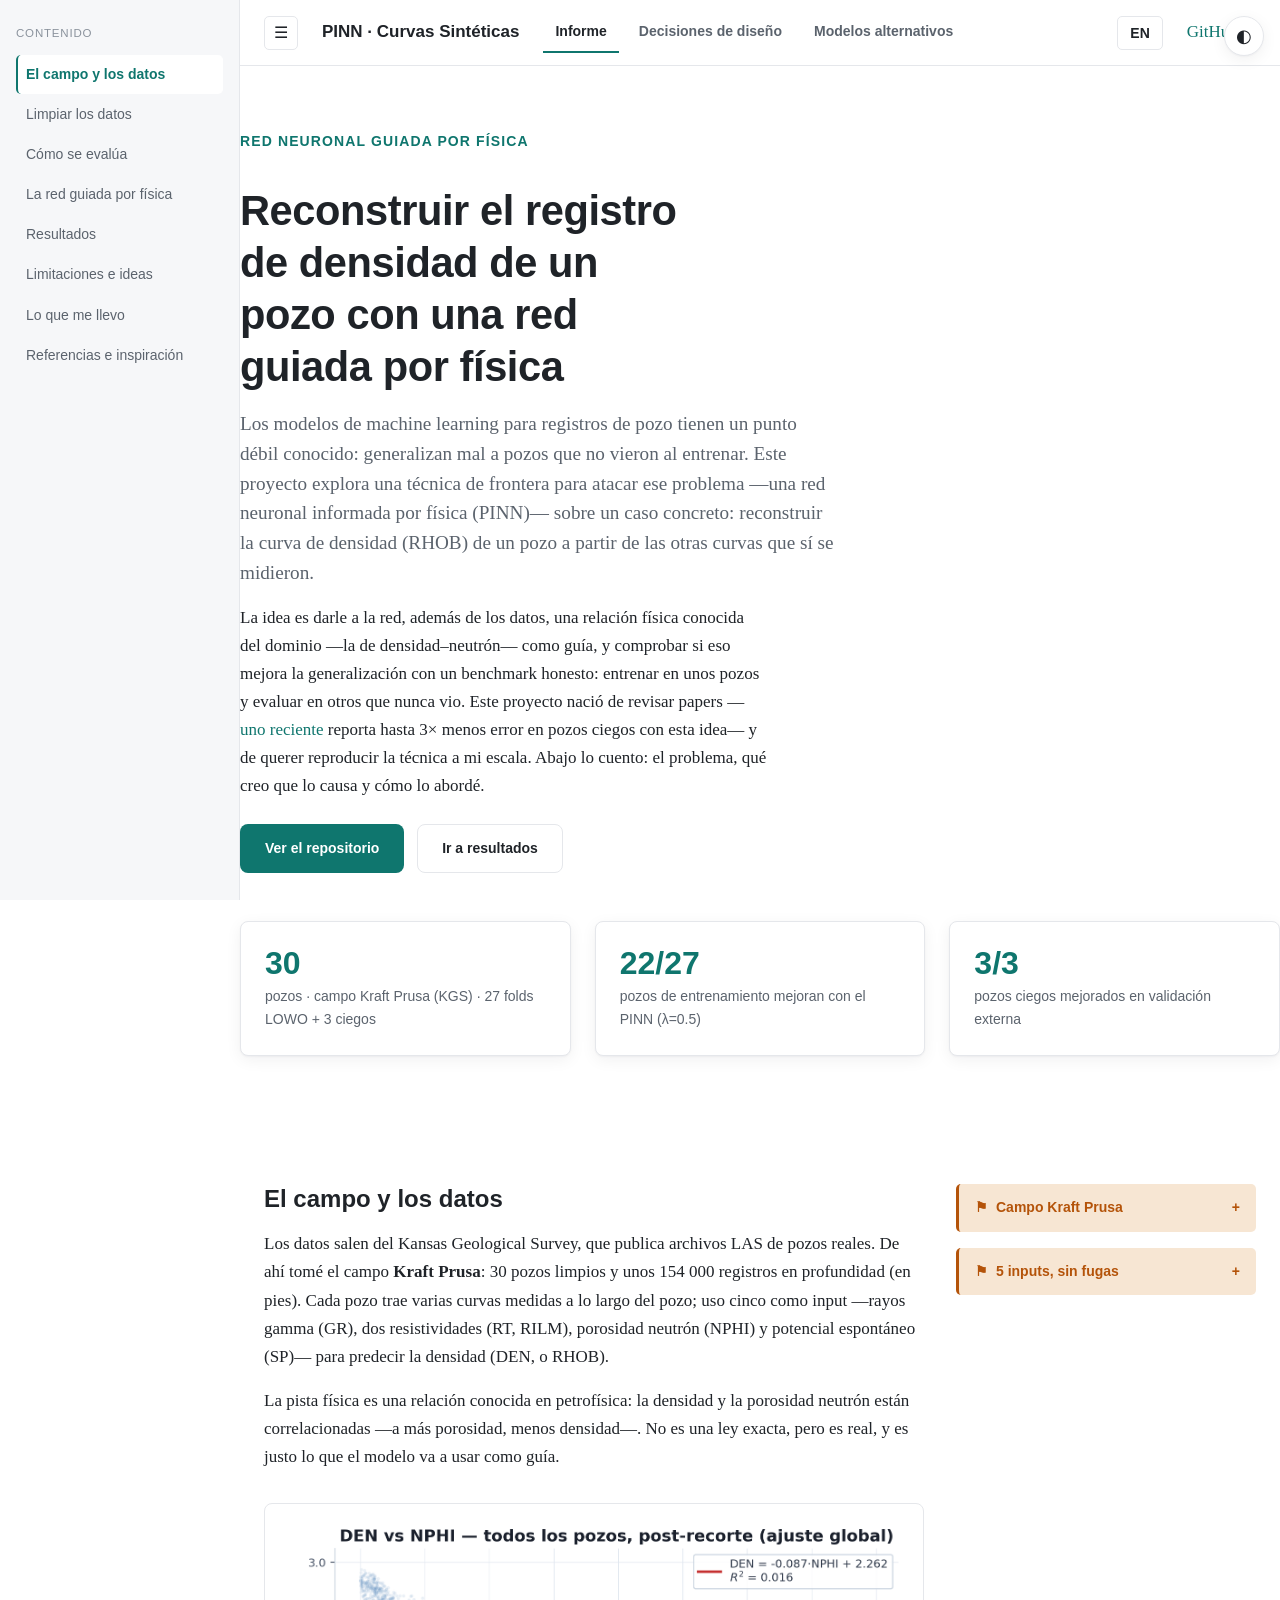
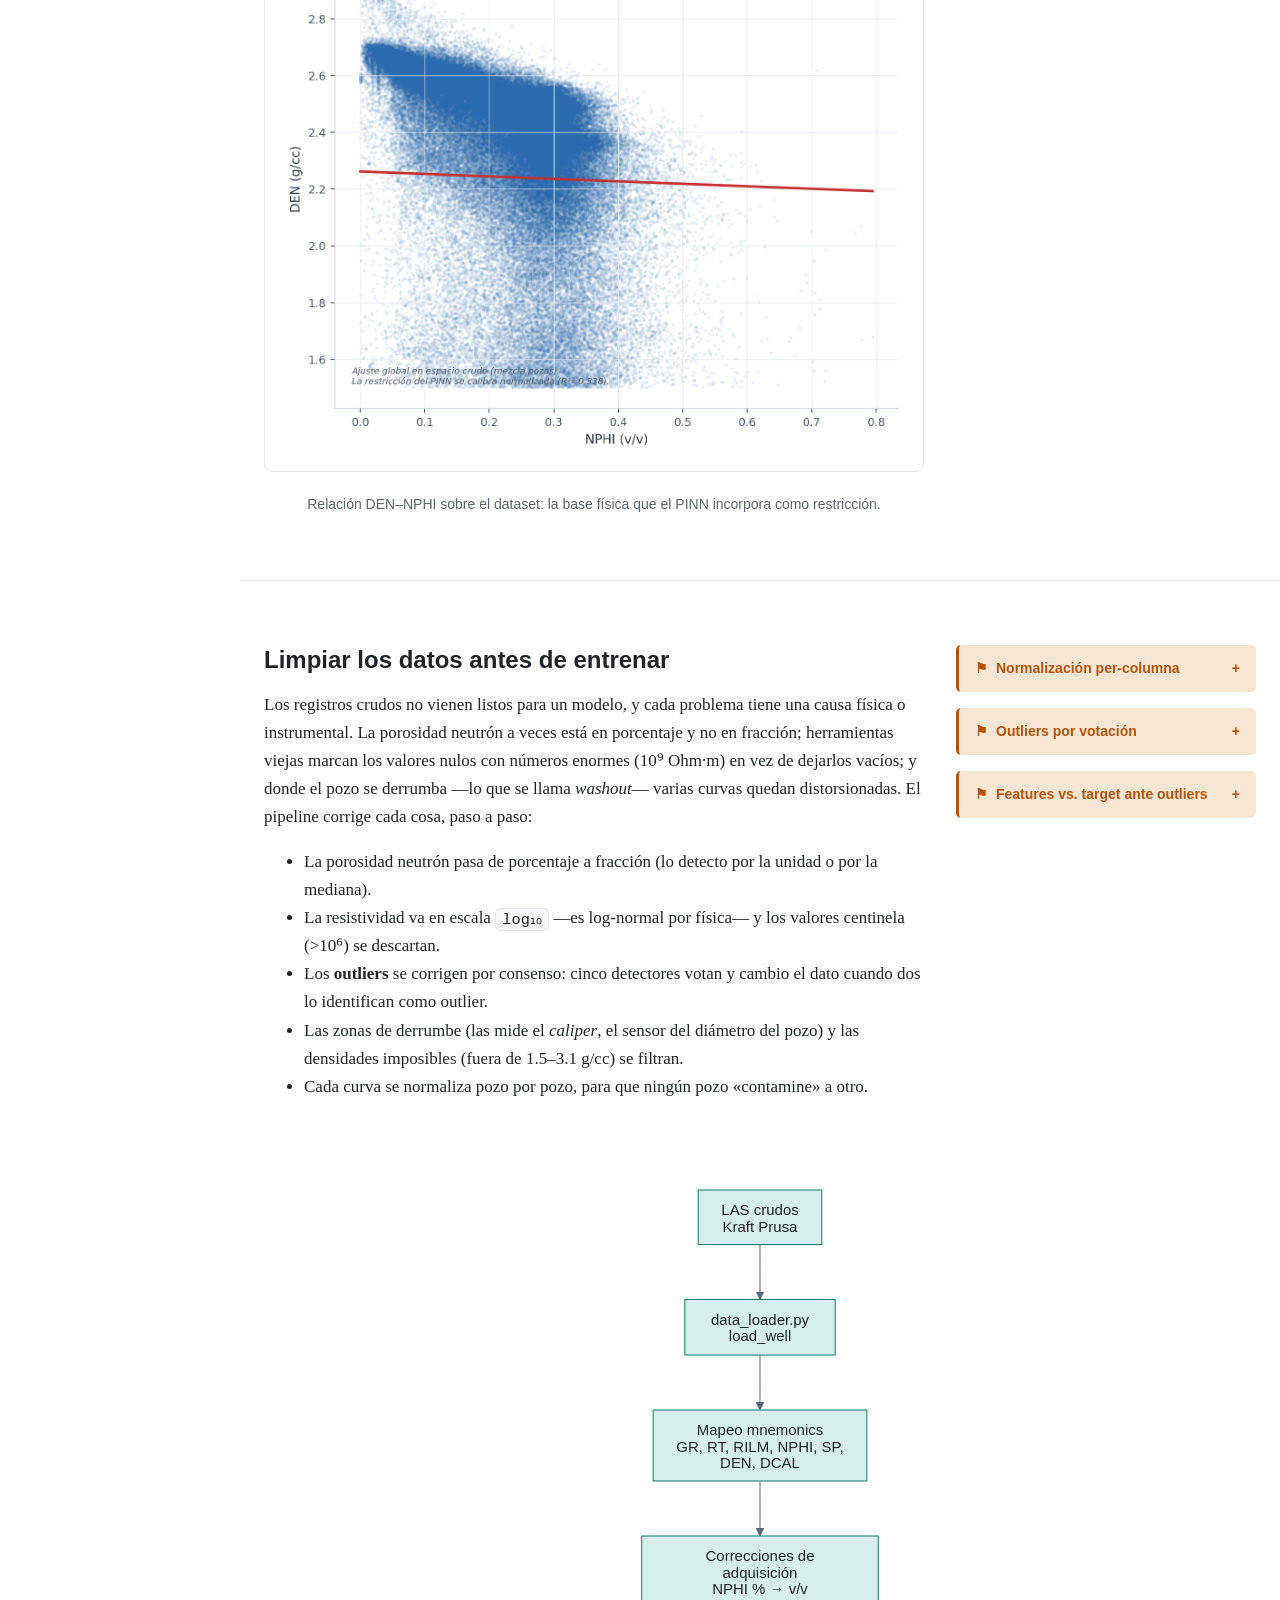
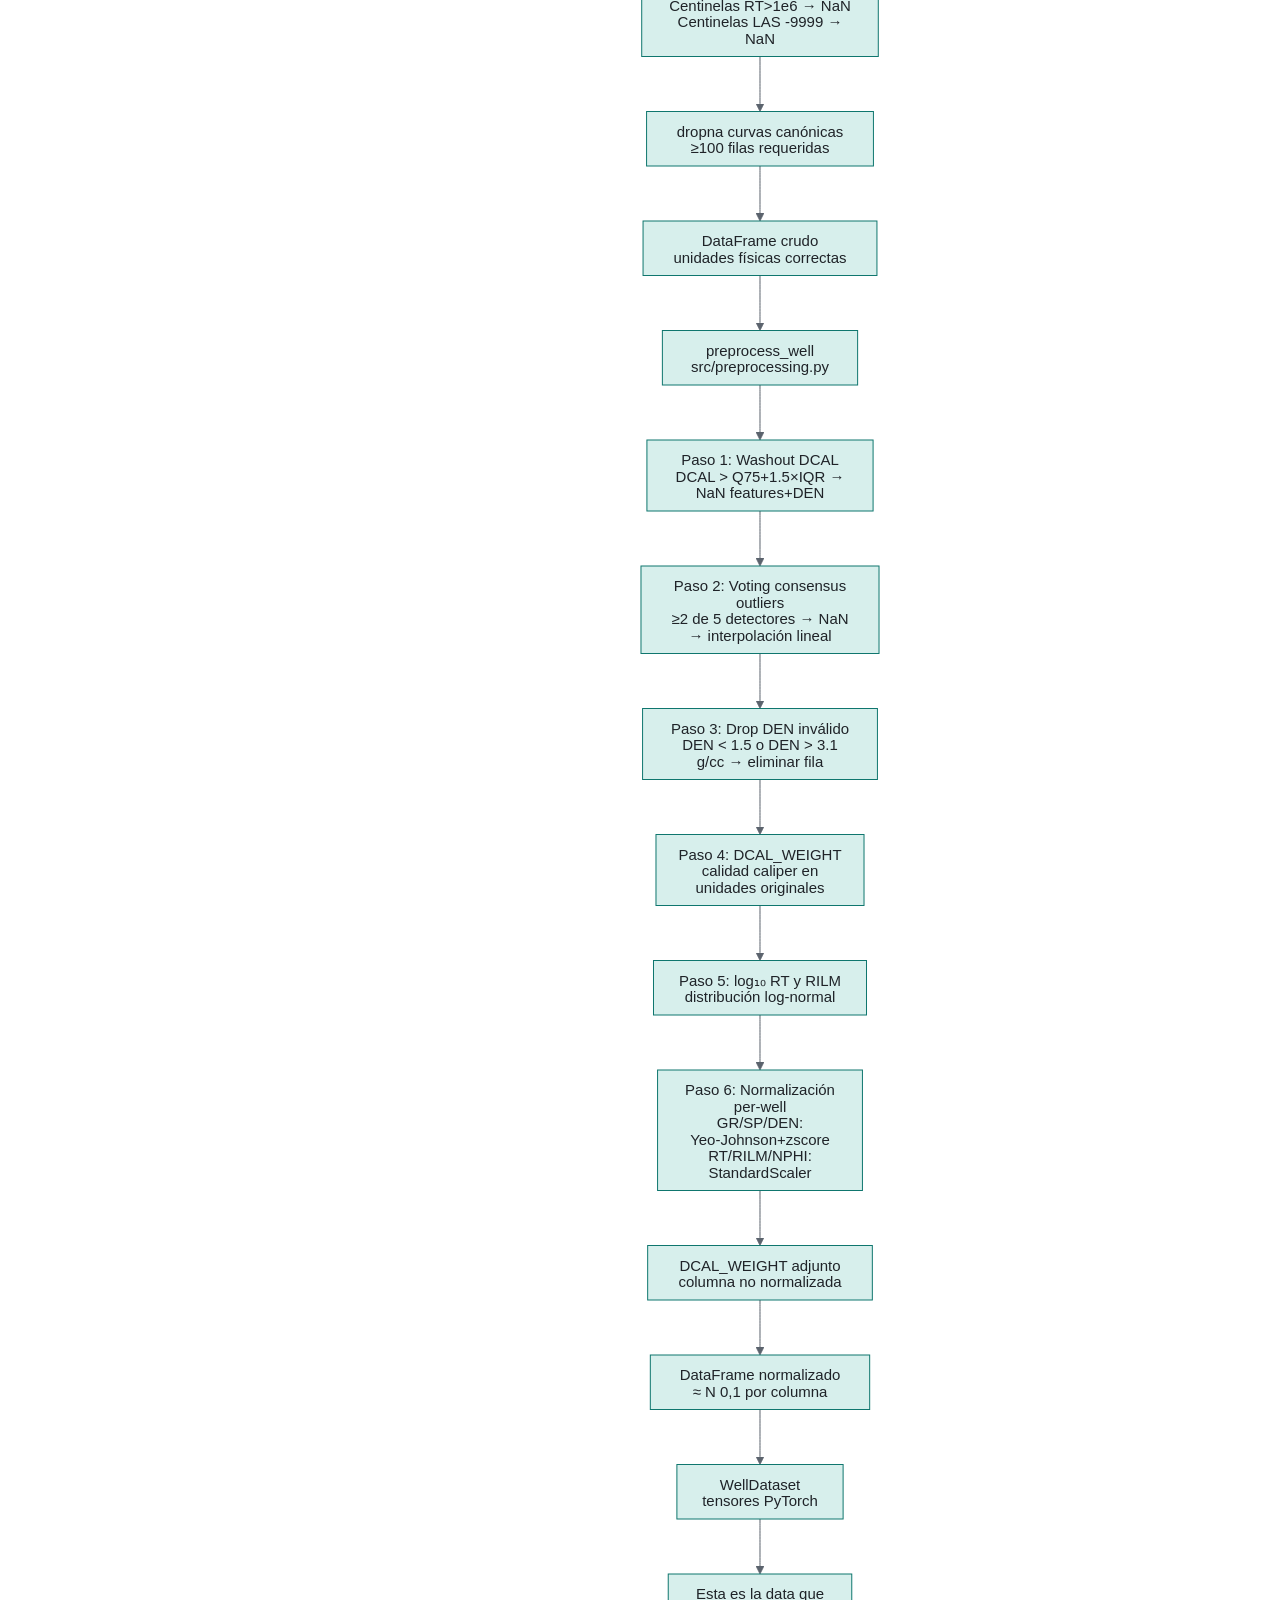
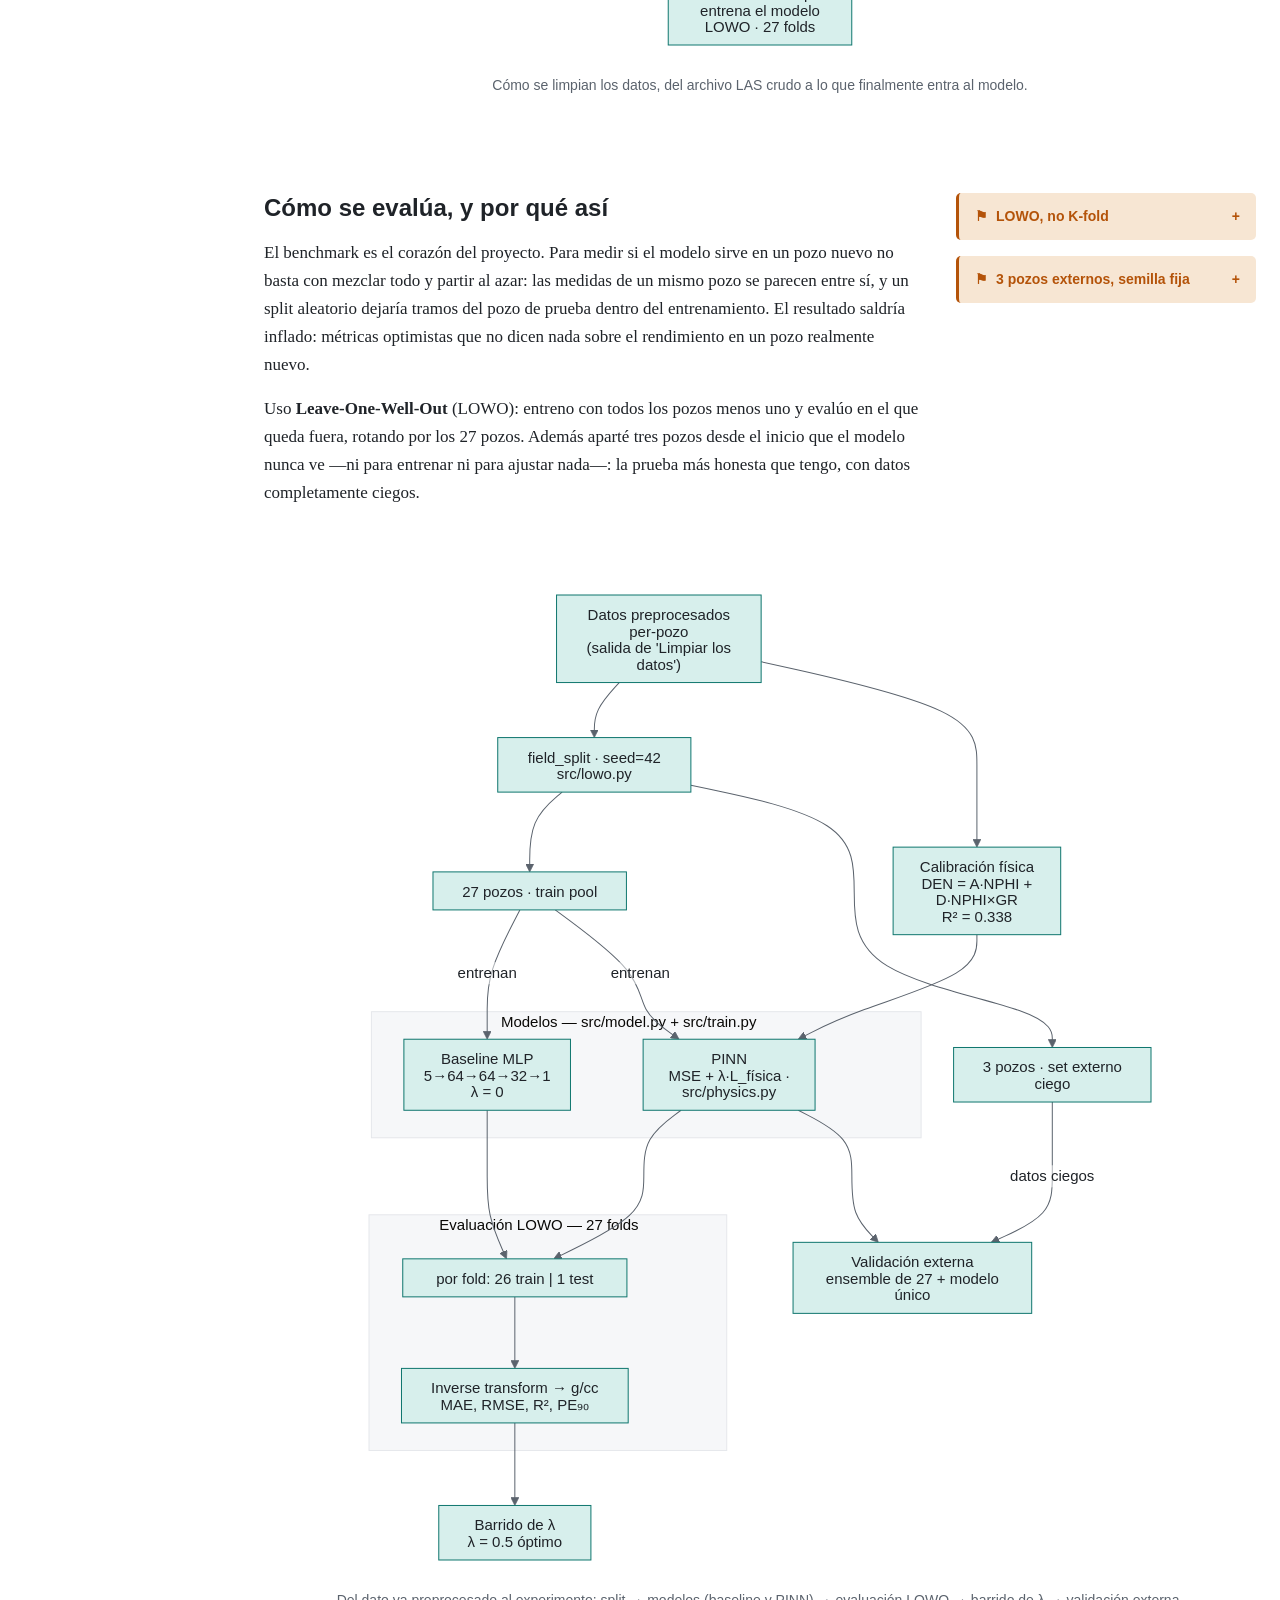
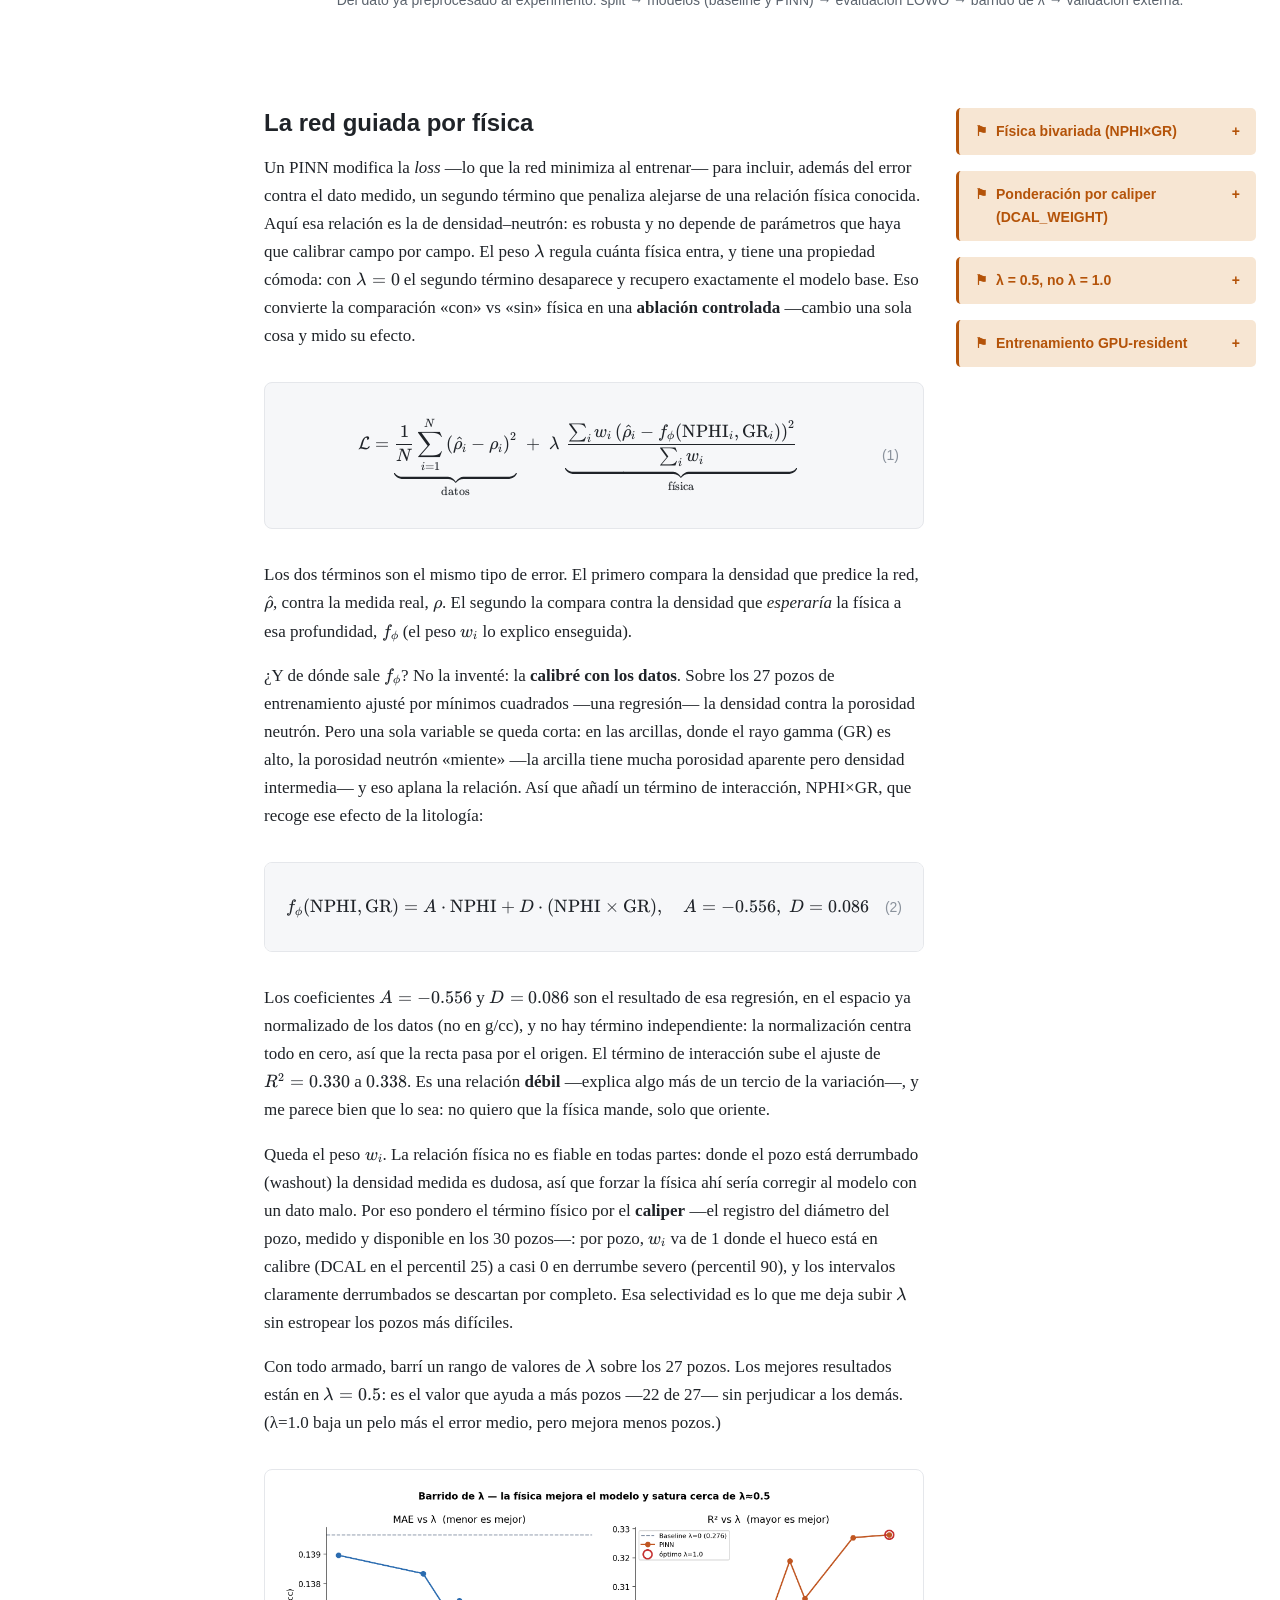
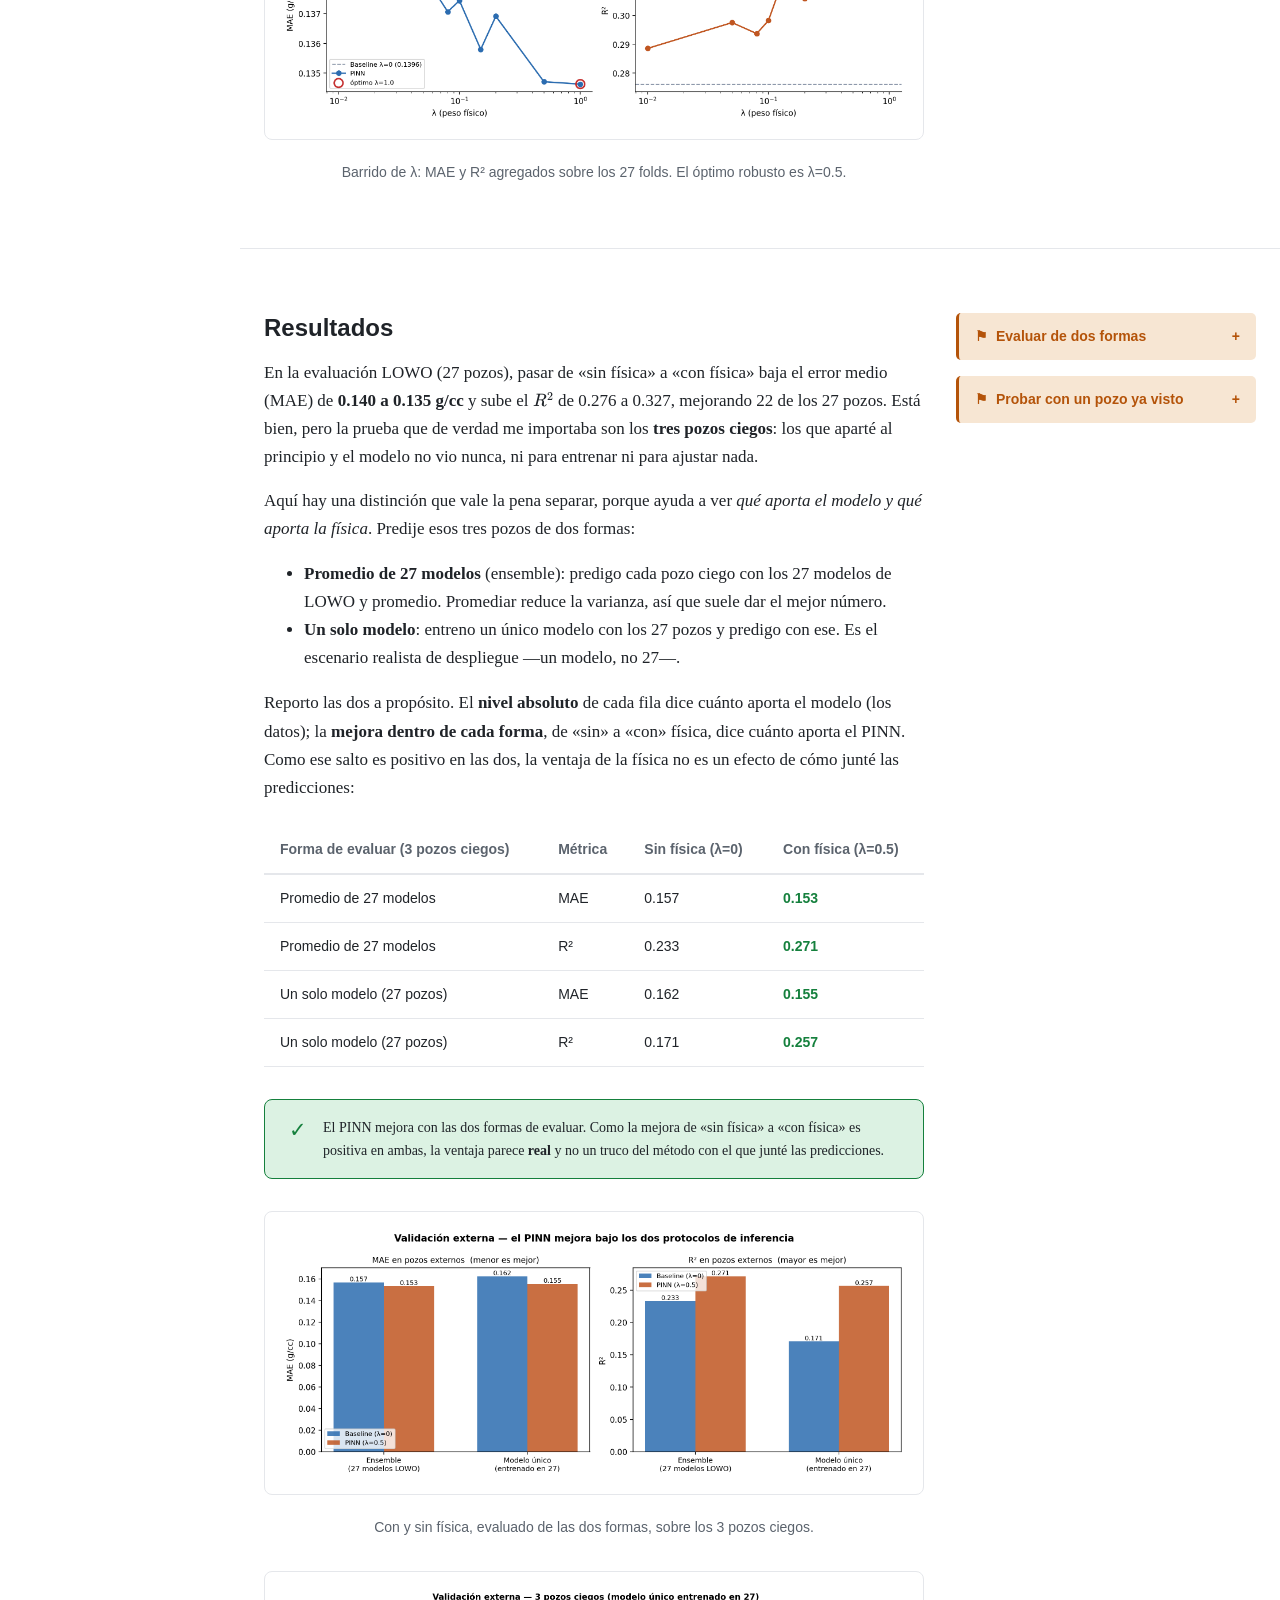
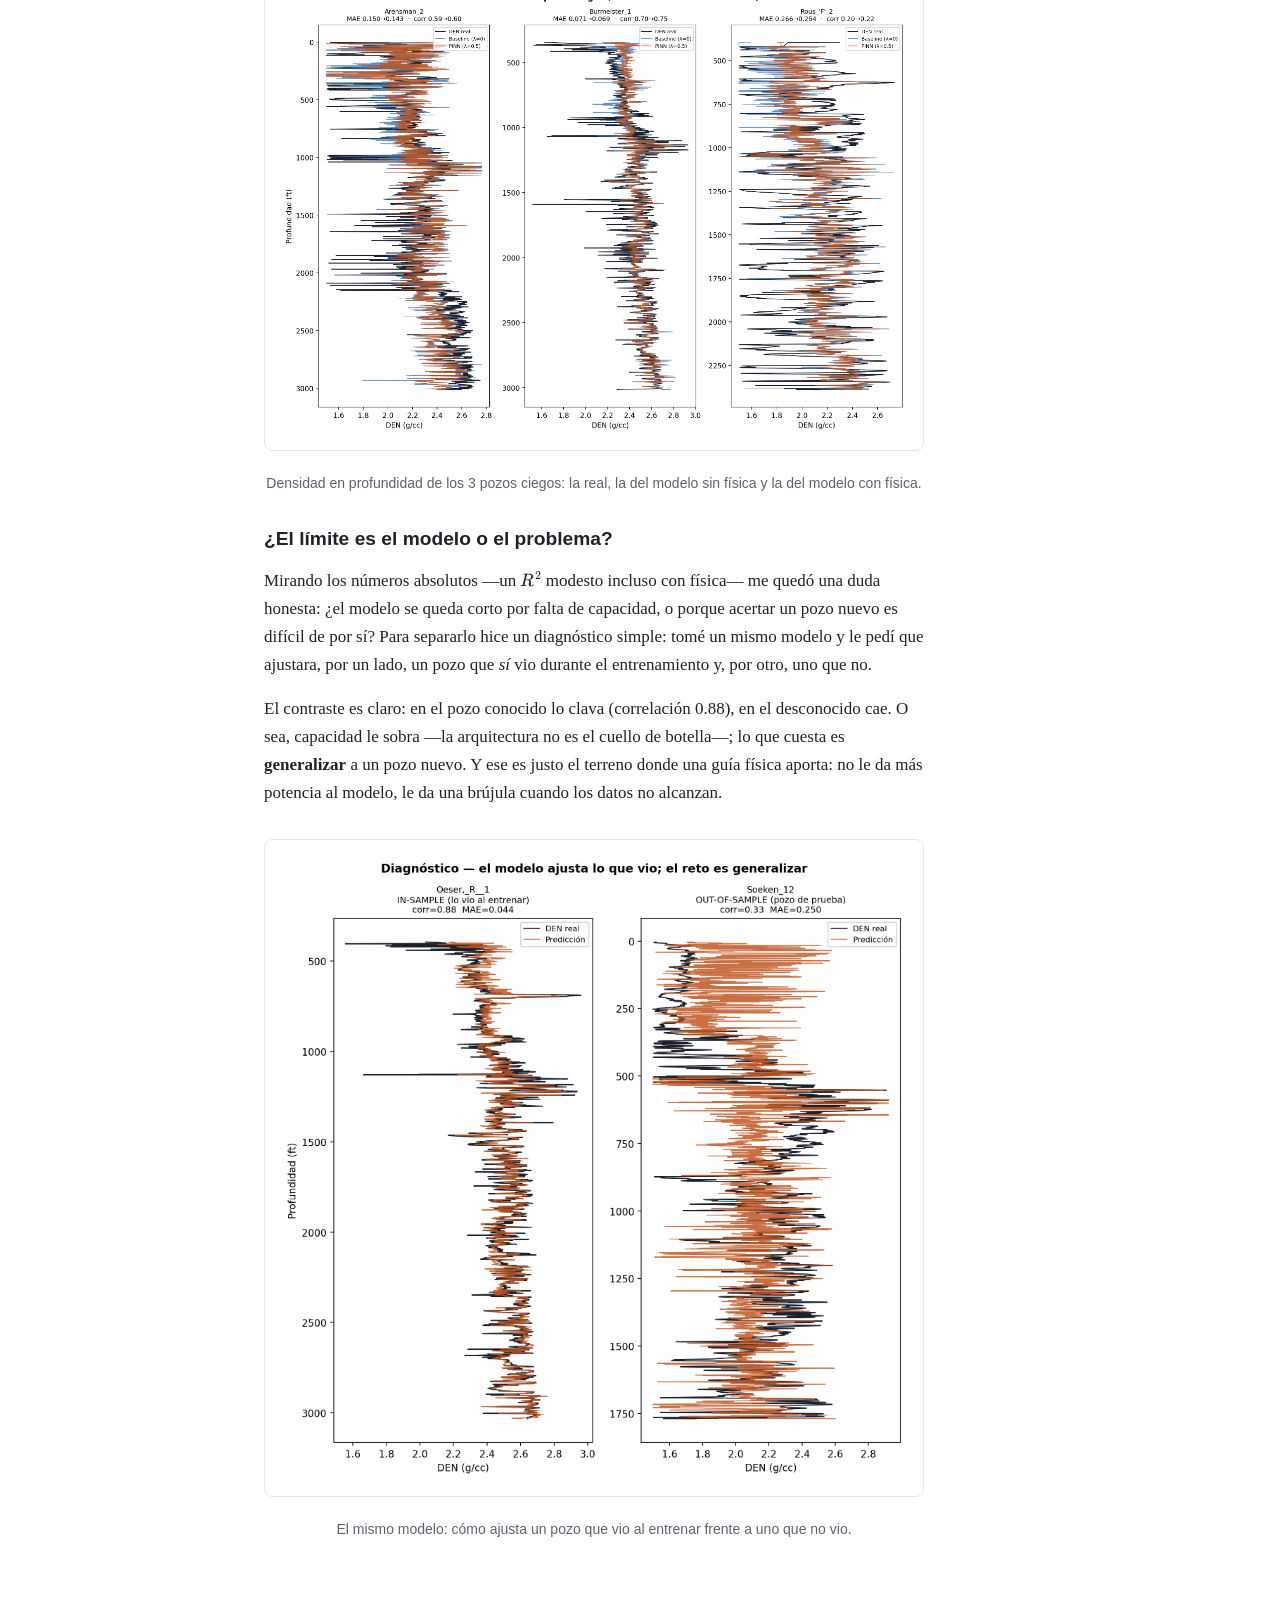
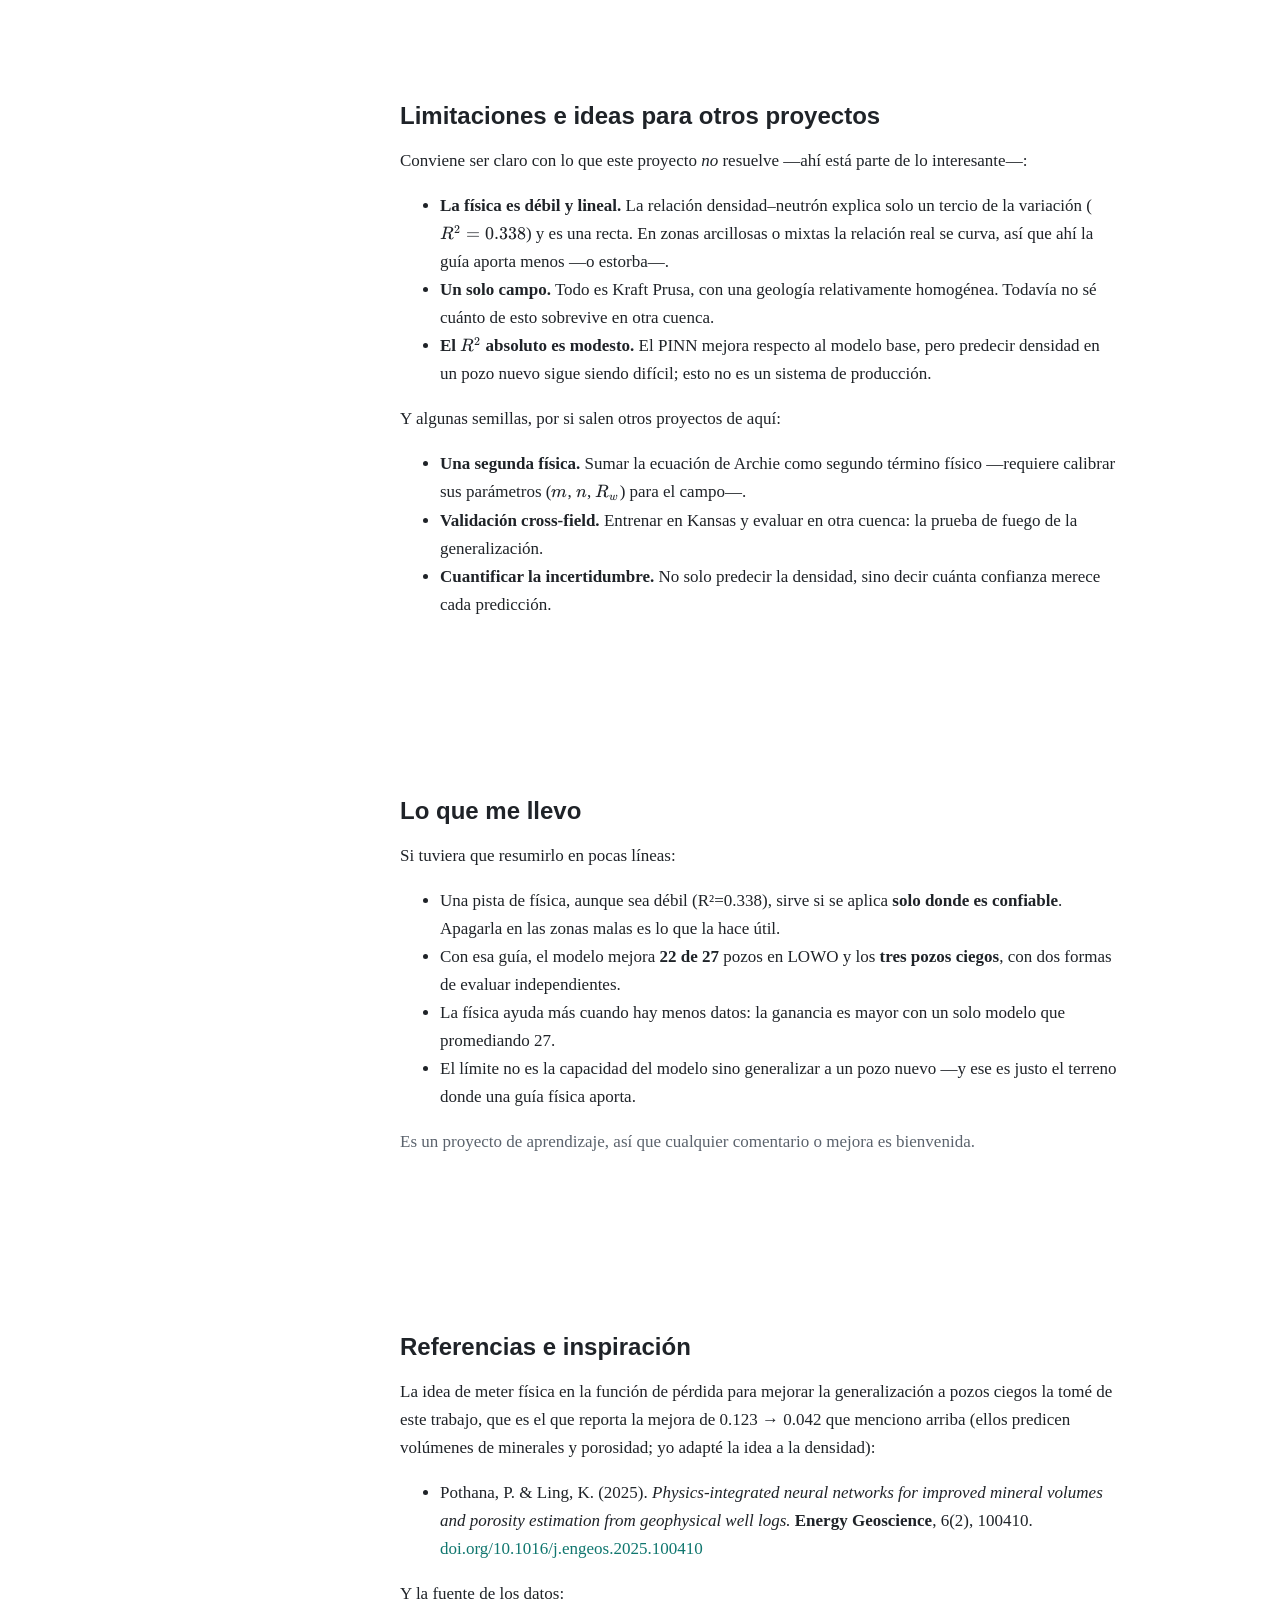
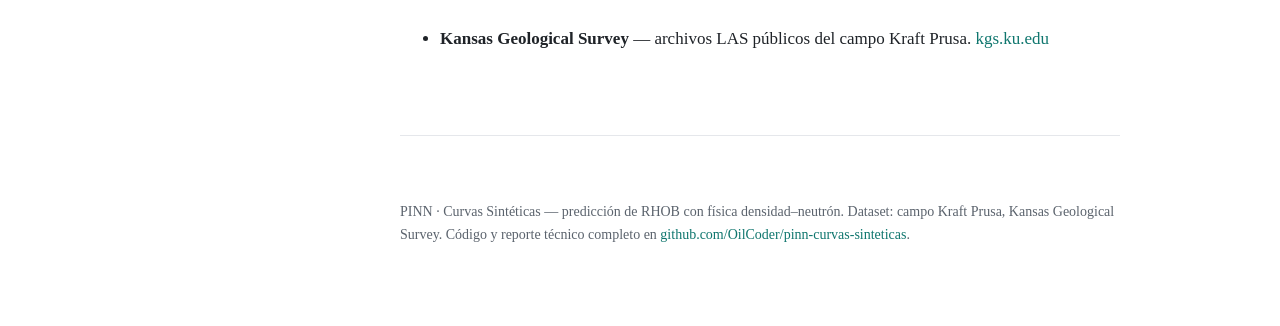
==== commit 228ecbfd: "site: add alternative-models tab (XGBoost + LSTM physics-informed) New bilingual tab reporting the p" ====
--- a/docs/index.html
+++ b/docs/index.html
@@ -35,6 +35,7 @@
       <nav class="tabs">
         <a href="index.html" class="tab active">Informe</a>
         <a href="decisiones.html" class="tab">Decisiones de diseño</a>
+        <a href="baselines.html" class="tab">Modelos alternativos</a>
       </nav>
       <div class="spacer"></div>
       <a class="lang-toggle" href="index.en.html">EN</a>
